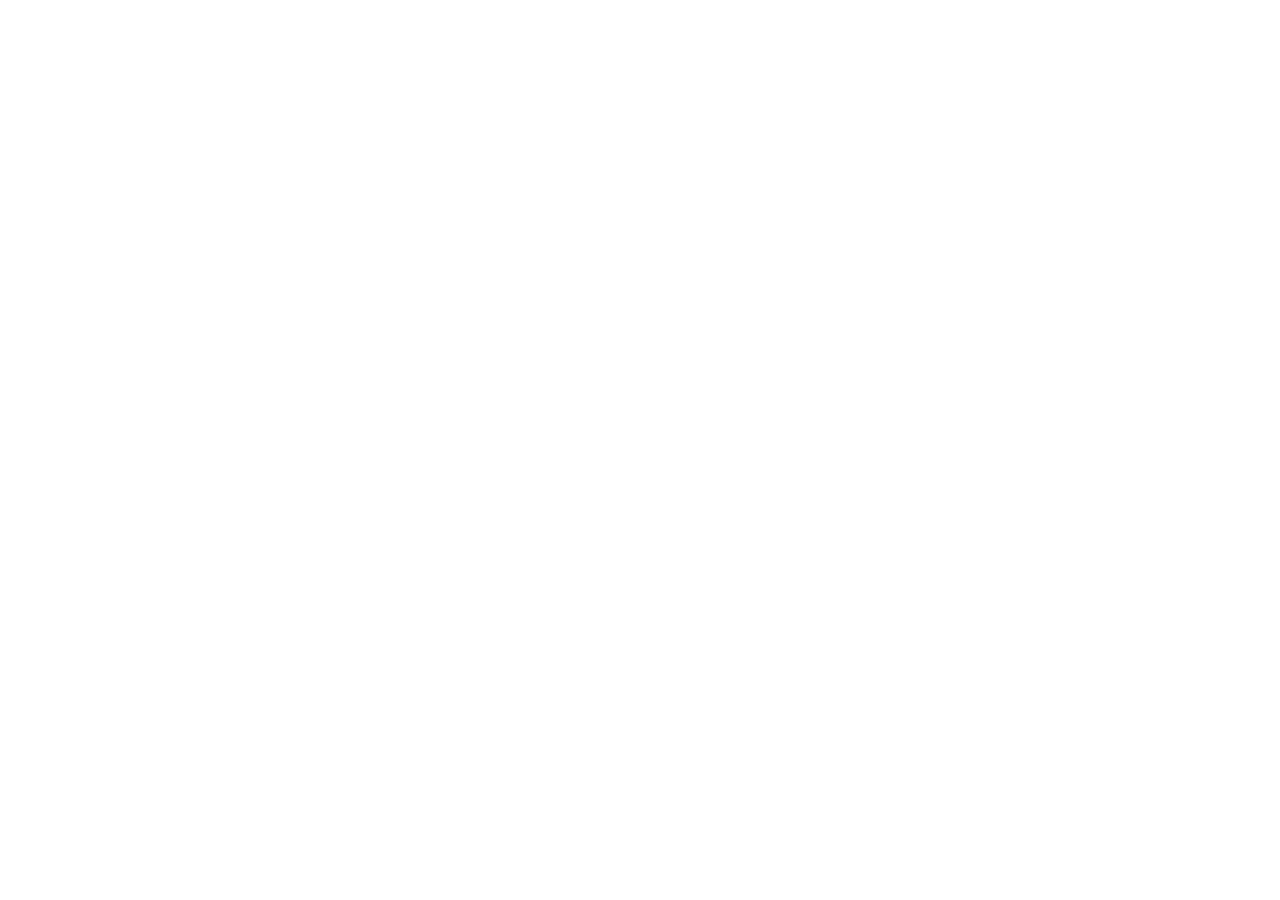
==== app/index.html @ f35f13a3 "Add files via upload" ====
<!doctype html>
<html lang="pt-BR">
<head>
<meta charset="utf-8">
<meta name="viewport" content="width=device-width, initial-scale=1, viewport-fit=cover">
<meta name="theme-color" content="#1d1b18">
<meta name="robots" content="noindex">
<title>Painel da Barbearia</title>
<link rel="manifest" href="manifest.webmanifest">
<link rel="icon" href="icones/icone-32.png">
<link rel="apple-touch-icon" href="icones/icone-180.png">
<meta name="apple-mobile-web-app-capable" content="yes">
<meta name="mobile-web-app-capable" content="yes">
<meta name="apple-mobile-web-app-title" content="Barbearia">
<meta name="apple-mobile-web-app-status-bar-style" content="black">
<link rel="stylesheet" href="../css/base.css">
<link rel="stylesheet" href="app.css">
</head>
<body>
<div id="raiz"></div>
<script src="../config.js"></script>
<script src="../vendor/qrcode.js"></script>
<script src="../js/supa.js"></script>
<script src="../js/util.js"></script>
<script src="app.js"></script>
</body>
</html>
---- app/app.css ----
.topo-app { position: sticky; top: 0; z-index: 10; background: var(--cartao); border-bottom: 1px solid var(--linha); }
.topo-app .barra { display: flex; align-items: center; gap: .7rem; padding: .6rem 1rem; max-width: 900px; margin: 0 auto; }
.topo-app .logo { width: 42px; height: 42px; border-radius: 50%; object-fit: contain; background: #fff; border: 1px solid var(--linha); flex: none; }
.topo-app .nome { font-weight: 700; line-height: 1.15; }
.topo-app .papel { font-size: .78rem; color: var(--suave); }
.abas { display: flex; gap: .25rem; max-width: 900px; margin: 0 auto; padding: 0 .5rem; overflow-x: auto; scrollbar-width: none; }
.abas::-webkit-scrollbar { display: none; }
.abas button { background: none; border: 0; font: inherit; font-weight: 600; color: var(--suave); padding: .65rem .8rem; border-bottom: 3px solid transparent; cursor: pointer; white-space: nowrap; min-height: 44px; }
.abas button[aria-selected="true"] { color: var(--tinta); border-bottom-color: var(--destaque); }
.corpo-app { max-width: 900px; margin: 0 auto; padding: 1rem 1rem 4rem; }
.faixa-leitura { background: #f8e1df; color: #7f1d16; padding: .7rem 1rem; font-size: .9rem; text-align: center; }
.boas-vindas { display: flex; gap: 1rem; align-items: center; }
.boas-vindas img { width: 64px; height: 64px; border-radius: 50%; object-fit: contain; background: #fff; border: 1px solid var(--linha); }
.em-breve { list-style: none; padding: 0; margin: .5rem 0 0; display: grid; gap: .4rem; }
.em-breve li { padding: .6rem .8rem; border: 1px dashed var(--linha); border-radius: 10px; color: var(--suave); font-size: .92rem; }
.linha-acoes { display: flex; gap: .5rem; flex-wrap: wrap; margin-top: .75rem; }
.link-texto { word-break: break-all; font-size: .88rem; background: var(--fundo); padding: .5rem .7rem; border-radius: 8px; border: 1px solid var(--linha); margin: .75rem 0 0; }
.grade-2 { display: grid; gap: 1rem; }
@media (min-width: 760px) { .grade-2 { grid-template-columns: 1fr 1fr; } }
.membros { display: grid; gap: .6rem; margin-top: .75rem; }
.membro { display: grid; grid-template-columns: 48px 1fr; gap: .7rem; align-items: center; padding: .75rem; border: 1px solid var(--linha); border-radius: 12px; }
.membro .foto { width: 48px; height: 48px; border-radius: 50%; object-fit: cover; background: var(--fundo); display: grid; place-items: center; font-weight: 700; color: var(--suave); border: 1px solid var(--linha); }
.membro .acoes { grid-column: 1 / -1; display: flex; flex-wrap: wrap; gap: .4rem; }
@media (min-width: 760px) { .membro { grid-template-columns: 48px 1fr auto; } .membro .acoes { grid-column: auto; } }
.form-equipe { display: grid; gap: .1rem 1rem; }
@media (min-width: 760px) { .form-equipe { grid-template-columns: 1fr 1fr; } }
.passo-titulo { display: flex; align-items: center; gap: .5rem; margin-bottom: 1rem; }
.passo-titulo button { background: none; border: 0; font-size: 1.4rem; cursor: pointer; width: 40px; height: 40px; color: var(--tinta); }
.codigo-grande { font-family: ui-monospace, Menlo, Consolas, monospace; font-size: 1.8rem; letter-spacing: .25em; text-align: center; padding: .8rem; background: var(--fundo); border: 2px dashed var(--ouro); border-radius: 12px; margin: .5rem 0 1rem; }
.instalar-fixo { margin-top: 1rem; }
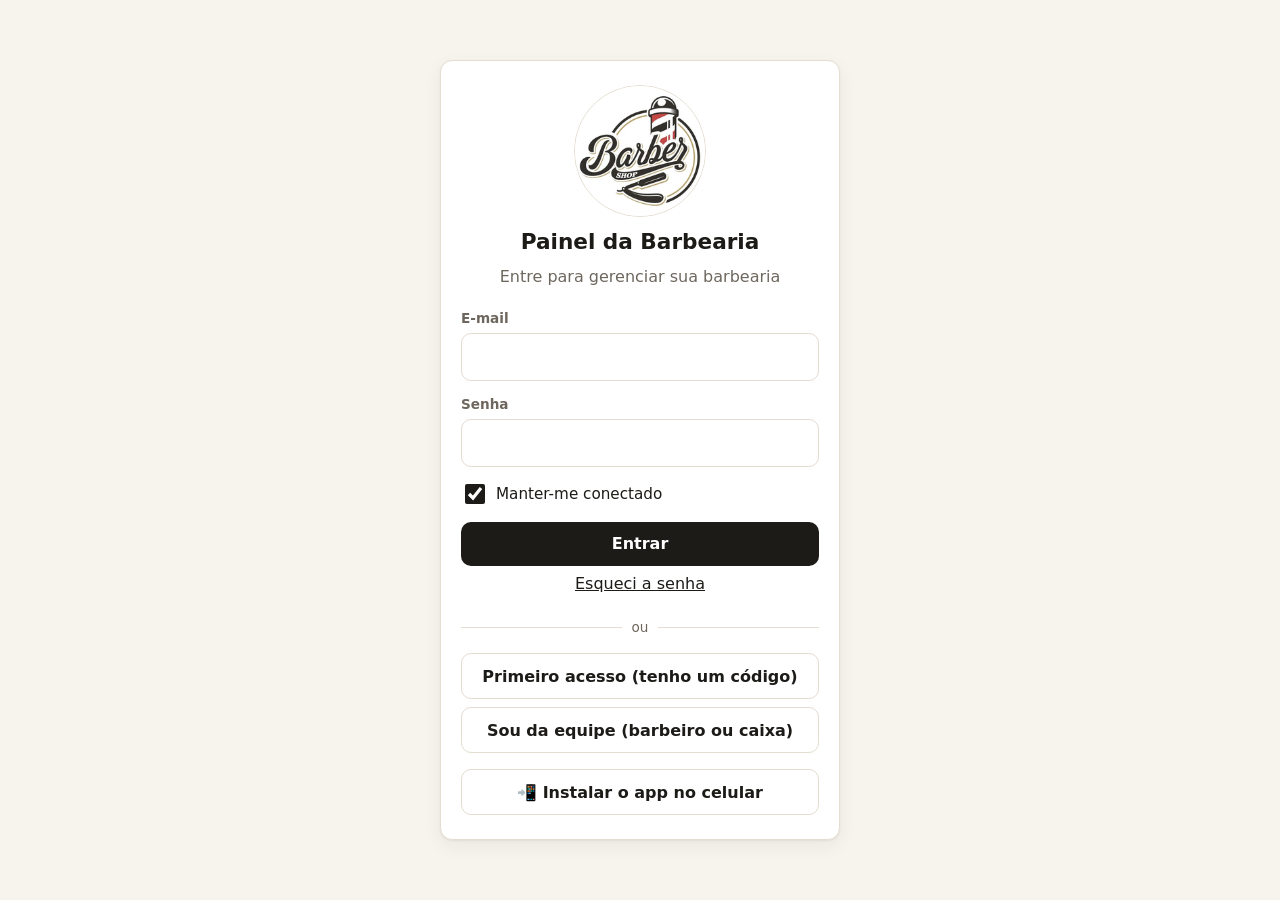
==== commit b93bfe7b: "Add files via upload" ====
--- a/app/index.html
+++ b/app/index.html
@@ -14,6 +14,7 @@
 <meta name="apple-mobile-web-app-title" content="Barbearia">
 <meta name="apple-mobile-web-app-status-bar-style" content="black">
 <link rel="stylesheet" href="../css/base.css">
+<link rel="stylesheet" href="../css/cardapio.css">
 <link rel="stylesheet" href="app.css">
 </head>
 <body>
@@ -22,6 +23,13 @@
 <script src="../vendor/qrcode.js"></script>
 <script src="../js/supa.js"></script>
 <script src="../js/util.js"></script>
+<script src="../js/horario.js"></script>
+<script src="../js/pix.js"></script>
+<script src="../js/cardapio.js"></script>
+<script src="../vendor/jspdf.umd.min.js" defer></script>
+<script src="cardapio-admin.js"></script>
+<script src="horario-admin.js"></script>
+<script src="pagamento.js"></script>
 <script src="app.js"></script>
 </body>
 </html>
--- a/css/base.css
+++ b/css/base.css
@@ -0,0 +1,112 @@
+/* base.css — visual comum. Cores tiradas do logo: tinta, creme, dourado e vermelho. */
+:root {
+  --fundo: #f7f4ee;
+  --cartao: #ffffff;
+  --tinta: #1d1b18;
+  --suave: #6d675e;
+  --linha: #e4ddd0;
+  --destaque: #1d1b18;
+  --destaque-texto: #ffffff;
+  --ouro: #a88a4f;
+  --vermelho: #b8322a;
+  --verde: #2f7d4f;
+  --amarelo: #b7861b;
+  --campo: #ffffff;
+  --sombra: 0 1px 2px rgba(29, 27, 24, .06), 0 6px 18px rgba(29, 27, 24, .06);
+  --raio: 12px;
+  color-scheme: light;
+}
+[data-tema="escuro"] {
+  --fundo: #141311; --cartao: #1f1d1a; --tinta: #f2eee6; --suave: #a9a296; --linha: #34302a;
+  --destaque: #c9a96a; --destaque-texto: #141311; --campo: #191816; --ouro: #c9a96a;
+  --sombra: 0 1px 2px rgba(0,0,0,.4); color-scheme: dark;
+}
+[data-tema="vermelho"] { --destaque: #b8322a; --destaque-texto: #fff; --fundo: #fbf3f1; }
+[data-tema="verde"]    { --destaque: #2f6e47; --destaque-texto: #fff; --fundo: #f2f7f3; }
+[data-tema="amarelo"]  { --destaque: #d9a521; --destaque-texto: #1d1b18; --fundo: #fdf8ea; }
+
+* { box-sizing: border-box; }
+html { -webkit-text-size-adjust: 100%; }
+body {
+  margin: 0; background: var(--fundo); color: var(--tinta);
+  font: 16px/1.45 system-ui, -apple-system, "Segoe UI", Roboto, sans-serif;
+  min-height: 100vh;
+}
+h1, h2, h3 { line-height: 1.2; margin: 0 0 .5em; }
+h1 { font-size: 1.35rem; } h2 { font-size: 1.15rem; } h3 { font-size: 1rem; }
+p { margin: 0 0 .8em; }
+a { color: inherit; }
+img { max-width: 100%; display: block; }
+.oculto { display: none !important; }
+.suave { color: var(--suave); }
+.pequeno { font-size: .85rem; }
+.centro { text-align: center; }
+
+/* ---------- formulários ---------- */
+label { display: block; font-size: .85rem; color: var(--suave); margin: 0 0 .3rem; font-weight: 600; }
+input, select, textarea {
+  width: 100%; font: inherit; color: var(--tinta); background: var(--campo);
+  border: 1px solid var(--linha); border-radius: 10px; padding: .7rem .8rem; min-height: 46px;
+}
+input:focus, select:focus, textarea:focus { outline: 2px solid var(--ouro); outline-offset: 1px; border-color: transparent; }
+.campo { margin-bottom: .9rem; }
+.linha-check { display: flex; align-items: center; gap: .5rem; font-size: .95rem; color: var(--tinta); font-weight: 400; }
+.linha-check input { width: 20px; height: 20px; min-height: 0; accent-color: var(--destaque); }
+.codigo-input { text-transform: uppercase; letter-spacing: .25em; font-family: ui-monospace, Menlo, Consolas, monospace; font-size: 1.15rem; text-align: center; }
+
+/* ---------- botões ---------- */
+.btn {
+  display: inline-flex; align-items: center; justify-content: center; gap: .4rem;
+  font: inherit; font-weight: 600; border: 0; cursor: pointer; border-radius: 10px;
+  padding: .65rem 1rem; min-height: 44px; background: var(--destaque); color: var(--destaque-texto);
+  text-decoration: none; white-space: nowrap;
+}
+.btn:disabled { opacity: .55; cursor: default; }
+.btn.sec { background: transparent; color: var(--tinta); border: 1px solid var(--linha); }
+.btn.perigo { background: var(--vermelho); color: #fff; }
+.btn.ouro { background: var(--ouro); color: #fff; }
+.btn.bloco { width: 100%; }
+.btn.mini { min-height: 34px; padding: .35rem .65rem; font-size: .85rem; font-weight: 600; }
+.btn.carregando::after { content: ""; width: 14px; height: 14px; border: 2px solid currentColor; border-right-color: transparent; border-radius: 50%; animation: gira .7s linear infinite; }
+@keyframes gira { to { transform: rotate(360deg); } }
+.link { background: none; border: 0; color: var(--tinta); text-decoration: underline; font: inherit; cursor: pointer; padding: .4rem 0; }
+
+/* ---------- cartões e listas ---------- */
+.cartao { background: var(--cartao); border: 1px solid var(--linha); border-radius: var(--raio); padding: 1rem; box-shadow: var(--sombra); }
+.cartao + .cartao { margin-top: 1rem; }
+.selo { display: inline-block; font-size: .75rem; font-weight: 700; padding: .15rem .5rem; border-radius: 999px; background: var(--linha); color: var(--tinta); }
+.selo.ok { background: #e3f1e8; color: #1f6b3d; }
+.selo.alerta { background: #fbefd5; color: #8a5a00; }
+.selo.erro { background: #f8e1df; color: #9b2820; }
+[data-tema="escuro"] .selo.ok { background: #1d3a28; color: #9fe0b5; }
+[data-tema="escuro"] .selo.alerta { background: #3c2f12; color: #f2cf86; }
+[data-tema="escuro"] .selo.erro { background: #42201d; color: #f3aaa3; }
+.codigo { font-family: ui-monospace, Menlo, Consolas, monospace; font-weight: 700; letter-spacing: .12em; background: var(--fundo); border: 1px dashed var(--ouro); padding: .1rem .45rem; border-radius: 6px; }
+
+/* ---------- modal e avisos ---------- */
+.modal-fundo { position: fixed; inset: 0; background: rgba(20, 19, 17, .55); display: flex; align-items: flex-end; justify-content: center; z-index: 50; padding: 0; }
+.modal { background: var(--cartao); width: 100%; max-width: 520px; max-height: 92vh; overflow: auto; border-radius: 16px 16px 0 0; }
+@media (min-width: 640px) { .modal-fundo { align-items: center; padding: 1rem; } .modal { border-radius: 16px; } }
+.modal-topo { display: flex; align-items: center; justify-content: space-between; padding: 1rem 1rem .25rem; }
+.modal-topo h2 { margin: 0; }
+.fechar { background: none; border: 0; font-size: 1.7rem; line-height: 1; cursor: pointer; color: var(--suave); width: 44px; height: 44px; }
+.modal-corpo { padding: .5rem 1rem; }
+.modal-rodape { display: flex; gap: .5rem; justify-content: flex-end; padding: .75rem 1rem 1rem; flex-wrap: wrap; }
+.passos { padding-left: 1.2rem; } .passos li { margin-bottom: .4rem; }
+.dica { font-size: .85rem; color: var(--suave); }
+#avisos { position: fixed; left: 50%; transform: translateX(-50%); bottom: 1rem; z-index: 60; display: grid; gap: .5rem; width: min(92vw, 420px); }
+.aviso { background: var(--tinta); color: var(--fundo); padding: .75rem 1rem; border-radius: 10px; box-shadow: var(--sombra); transition: opacity .3s; font-size: .95rem; }
+.aviso.erro { background: var(--vermelho); color: #fff; }
+.aviso.saindo { opacity: 0; }
+
+/* ---------- tela de entrada ---------- */
+.entrada { min-height: 100vh; display: grid; place-items: center; padding: 1.5rem 1rem; }
+.entrada .cartao { width: 100%; max-width: 400px; padding: 1.5rem 1.25rem; }
+.entrada .marca { width: 132px; height: 132px; margin: 0 auto .75rem; border-radius: 50%; object-fit: cover; background: #fff; border: 1px solid var(--linha); }
+.entrada h1 { text-align: center; }
+.entrada .sub { text-align: center; color: var(--suave); margin-bottom: 1.25rem; }
+.separador { display: flex; align-items: center; gap: .6rem; color: var(--suave); font-size: .85rem; margin: 1rem 0; }
+.separador::before, .separador::after { content: ""; flex: 1; height: 1px; background: var(--linha); }
+.acoes-entrada { display: grid; gap: .5rem; }
+.aviso-config { background: #fbefd5; color: #6b4600; border-radius: 10px; padding: .75rem; font-size: .9rem; margin-bottom: 1rem; }
+.qr { display: block; margin: 0 auto; max-width: 100%; height: auto; border-radius: 8px; }
--- a/app/app.css
+++ b/app/app.css
@@ -28,3 +28,65 @@
 .passo-titulo button { background: none; border: 0; font-size: 1.4rem; cursor: pointer; width: 40px; height: 40px; color: var(--tinta); }
 .codigo-grande { font-family: ui-monospace, Menlo, Consolas, monospace; font-size: 1.8rem; letter-spacing: .25em; text-align: center; padding: .8rem; background: var(--fundo); border: 2px dashed var(--ouro); border-radius: 12px; margin: .5rem 0 1rem; }
 .instalar-fixo { margin-top: 1rem; }
+
+/* ---------- Fase 2 ---------- */
+.topo-textos { min-width: 0; flex: 1; }
+.topo-textos .nome { white-space: nowrap; overflow: hidden; text-overflow: ellipsis; }
+.topo-direita { display: flex; flex-direction: column; align-items: flex-end; gap: .2rem; }
+.online { font-size: .72rem; color: var(--suave); white-space: nowrap; }
+@media (max-width: 420px) { .topo-app .status-pill { font-size: .68rem; padding: .2rem .45rem; max-width: 150px; overflow: hidden; text-overflow: ellipsis; } }
+.barra-fixa { position: sticky; top: 104px; z-index: 5; margin: -1rem -1rem 1rem; border-bottom: 1px solid var(--linha); }
+.cab-cat { display: flex; align-items: center; justify-content: space-between; gap: .75rem; flex-wrap: wrap; margin: .25rem 0 1rem; }
+.cab-cat h2 { margin: 0; display: flex; align-items: center; gap: .5rem; flex-wrap: wrap; }
+.tipos-cat { display: grid; gap: .4rem; }
+.tipo-op { display: flex; align-items: center; gap: .5rem; padding: .6rem .7rem; border: 1px solid var(--linha); border-radius: 10px; color: var(--tinta); font-weight: 600; font-size: .95rem; margin: 0; cursor: pointer; }
+.tipo-op input { width: 18px; height: 18px; min-height: 0; accent-color: var(--destaque); }
+.tipo-op.usado { opacity: .5; cursor: default; }
+.icones { display: grid; grid-template-columns: repeat(auto-fill, minmax(44px, 1fr)); gap: .35rem; }
+.icone-op { height: 44px; font-size: 1.35rem; border: 1px solid var(--linha); background: var(--campo); border-radius: 10px; cursor: pointer; }
+.icone-op[aria-pressed="true"] { outline: 3px solid var(--ouro); border-color: transparent; }
+.cores { display: grid; grid-template-columns: repeat(5, 1fr); gap: .5rem; }
+.cor-op { height: 44px; border-radius: 10px; border: 2px solid var(--linha); cursor: pointer; }
+.cor-op[aria-pressed="true"] { outline: 3px solid var(--ouro); outline-offset: 2px; }
+.previa-barra { margin-top: .5rem; }
+.cats-lista { display: grid; gap: .6rem; }
+.cat-linha { display: grid; grid-template-columns: 32px 1fr auto auto; gap: .4rem .5rem; align-items: center; padding: .6rem; border: 1px solid var(--linha); border-radius: 10px; }
+.cat-linha .cat-ic { font-size: 1.3rem; text-align: center; }
+.cat-linha input { min-height: 40px; padding: .45rem .6rem; }
+.cat-linha .pequeno { grid-column: 2 / -1; grid-row: 2; }
+.foto-escolha { display: grid; grid-template-columns: 96px 1fr; gap: .8rem; align-items: center; margin-bottom: .9rem; }
+.foto-escolha img { width: 96px; height: 96px; object-fit: cover; border-radius: 12px; border: 1px solid var(--linha); background: var(--fundo); }
+.foto-escolha input[type=file] { min-height: 0; padding: .4rem; font-size: .85rem; }
+.previa-desconto { font-size: 1.05rem; background: var(--fundo); border-radius: 10px; padding: .7rem; text-align: center; }
+.previa-desconto s { color: var(--suave); }
+.temas { display: grid; grid-template-columns: repeat(auto-fill, minmax(96px, 1fr)); gap: .5rem; }
+.tema-op { display: grid; justify-items: center; gap: .35rem; padding: .6rem .3rem; border: 1px solid var(--linha); border-radius: 12px; background: var(--campo); color: var(--tinta); font: inherit; font-size: .85rem; font-weight: 600; cursor: pointer; }
+.tema-op[aria-pressed="true"] { outline: 3px solid var(--ouro); border-color: transparent; }
+.amostra { width: 44px; height: 30px; border-radius: 8px; border: 2px solid; display: grid; place-items: center; }
+.amostra i { width: 18px; height: 8px; border-radius: 4px; }
+.dias { display: grid; gap: .5rem; margin-bottom: 1rem; }
+.dia { display: grid; gap: .5rem; padding: .7rem; border: 1px solid var(--linha); border-radius: 12px; }
+.dia-nome { font-weight: 700; }
+.dia-campos { display: grid; grid-template-columns: repeat(2, minmax(0, 1fr)); gap: .5rem; align-items: end; }
+.dia-campos label:not(.linha-check) { margin: 0; }
+.dia-campos input[type=time] { margin-top: .25rem; min-height: 42px; padding: .45rem .5rem; }
+.almoco-check { grid-column: 1 / -1; font-size: .9rem; }
+.dia-folga { display: none; color: var(--suave); font-size: .9rem; }
+.dia.fechado .dia-campos { display: none; }
+.dia.fechado .dia-folga { display: block; }
+@media (min-width: 760px) { .dia { grid-template-columns: 150px 1fr; align-items: center; } .dia-campos { grid-template-columns: repeat(5, minmax(0, 1fr)); } .almoco-check { grid-column: auto; } }
+.linha-intervalo { display: flex; align-items: center; gap: .5rem; flex-wrap: wrap; }
+.linha-intervalo input { width: 110px; }
+.chaves-forma { display: grid; gap: .5rem; margin-bottom: .75rem; }
+@media (min-width: 760px) { .chaves-forma { grid-template-columns: repeat(3, 1fr); } }
+.forma { display: flex; gap: .6rem; align-items: flex-start; padding: .75rem; border: 1px solid var(--linha); border-radius: 12px; color: var(--tinta); font-weight: 400; margin: 0; cursor: pointer; }
+.forma input { width: 22px; height: 22px; min-height: 0; margin-top: .1rem; accent-color: var(--verde); }
+.forma small { color: var(--suave); }
+.form-chave { display: grid; gap: .1rem 1rem; margin-bottom: 1rem; }
+@media (min-width: 760px) { .form-chave { grid-template-columns: 1fr 1fr; } }
+.chaves-lista { display: grid; gap: .6rem; }
+.chave-item { display: grid; gap: .5rem; padding: .75rem; border: 1px solid var(--linha); border-radius: 12px; }
+.chave-item .acoes { display: flex; flex-wrap: wrap; gap: .4rem; }
+@media (min-width: 760px) { .chave-item { grid-template-columns: 1fr auto; align-items: center; } }
+.mono { font-family: ui-monospace, Menlo, Consolas, monospace; overflow-wrap: anywhere; }
+@media (max-width: 520px) { .abas button { padding: .6rem .5rem; font-size: .9rem; } }
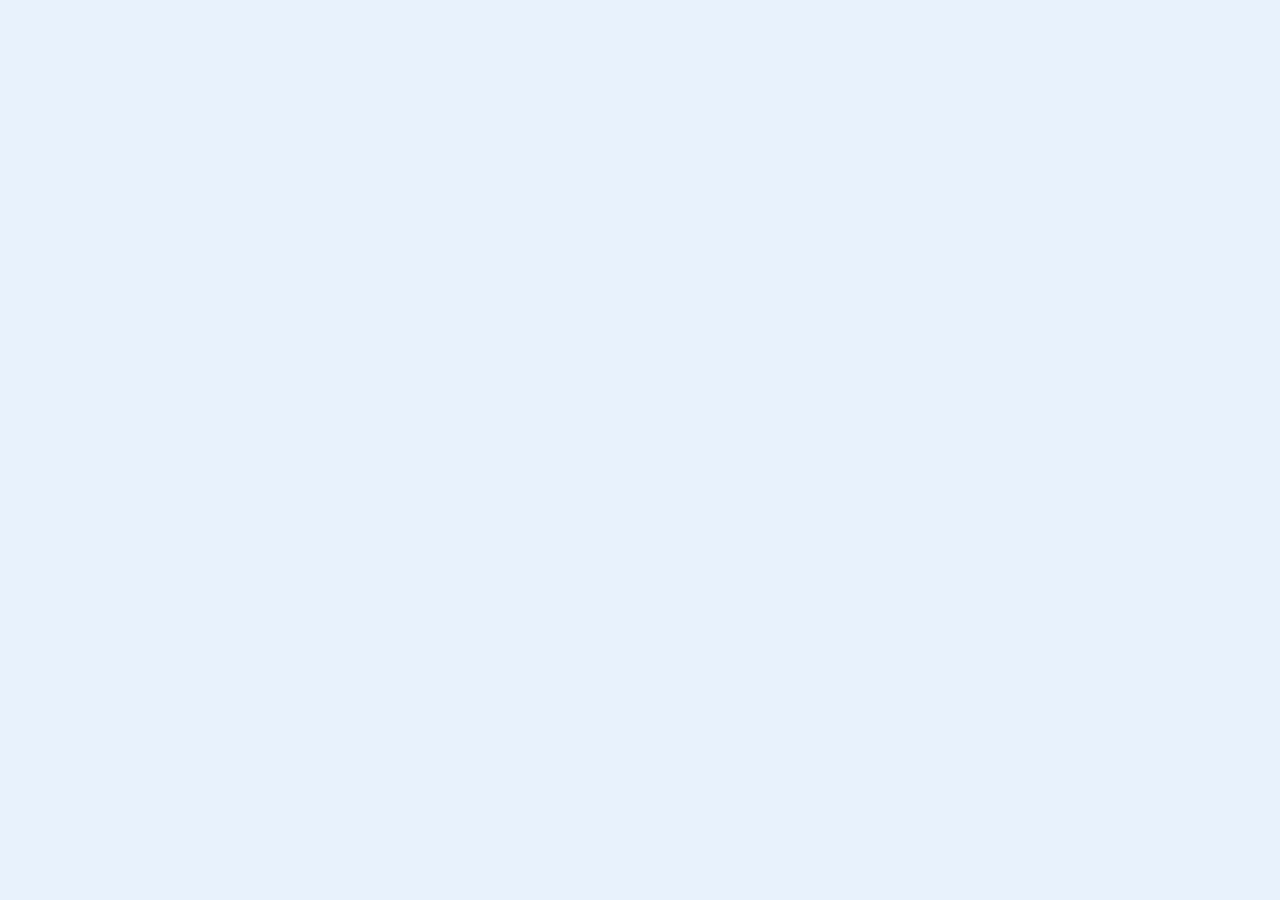
==== commit 2fbdf556: "Add files via upload" ====
--- a/app/index.html
+++ b/app/index.html
@@ -3,7 +3,7 @@
 <head>
 <meta charset="utf-8">
 <meta name="viewport" content="width=device-width, initial-scale=1, viewport-fit=cover">
-<meta name="theme-color" content="#1d1b18">
+<meta name="theme-color" content="#1d5fae">
 <meta name="robots" content="noindex">
 <title>Painel da Barbearia</title>
 <link rel="manifest" href="manifest.webmanifest">
@@ -30,6 +30,8 @@
 <script src="cardapio-admin.js"></script>
 <script src="horario-admin.js"></script>
 <script src="pagamento.js"></script>
+<script src="fila.js"></script>
+<script src="caixa.js"></script>
 <script src="app.js"></script>
 </body>
 </html>
--- a/css/base.css
+++ b/css/base.css
@@ -1,4 +1,4 @@
-/* base.css — visual comum. Cores tiradas do logo: tinta, creme, dourado e vermelho. */
+/* base.css — visual comum. Base neutra (creme) + temas. O tema "claro" (padrão) é azul-claro com branco. */
 :root {
   --fundo: #f7f4ee;
   --cartao: #ffffff;
@@ -16,12 +16,20 @@
   --raio: 12px;
   color-scheme: light;
 }
+/* claro (padrão, também nas telas sem tema): azul-claro com branco */
+:root:not([data-tema]), [data-tema="claro"] {
+  --fundo: #e8f2fc; --cartao: #ffffff; --tinta: #10233a; --suave: #55687e; --linha: #cfe0f1;
+  --destaque: #1e6fbf; --destaque-texto: #ffffff; --ouro: #2f80c9; --campo: #ffffff;
+  --sombra: 0 1px 2px rgba(16, 35, 58, .06), 0 6px 18px rgba(30, 111, 191, .08);
+}
 [data-tema="escuro"] {
   --fundo: #141311; --cartao: #1f1d1a; --tinta: #f2eee6; --suave: #a9a296; --linha: #34302a;
   --destaque: #c9a96a; --destaque-texto: #141311; --campo: #191816; --ouro: #c9a96a;
   --sombra: 0 1px 2px rgba(0,0,0,.4); color-scheme: dark;
 }
-[data-tema="vermelho"] { --destaque: #b8322a; --destaque-texto: #fff; --fundo: #fbf3f1; }
+[data-tema="vermelho"] { --destaque: #d00018; --destaque-texto: #fff; --fundo: #ffe8ea; --linha: #f5c2c7; --ouro: #b0001a;
+  --tinta: #2b0a0e; --suave: #7a4a50; --vermelho: #9e0016; --sombra: 0 1px 2px rgba(120, 0, 20, .08), 0 6px 18px rgba(208, 0, 24, .12); }
+[data-tema="vermelho"] .topo-app, [data-tema="vermelho"] .cabeca { border-bottom: 3px solid #d00018; }
 [data-tema="verde"]    { --destaque: #2f6e47; --destaque-texto: #fff; --fundo: #f2f7f3; }
 [data-tema="amarelo"]  { --destaque: #d9a521; --destaque-texto: #1d1b18; --fundo: #fdf8ea; }
 
@@ -102,7 +110,7 @@
 /* ---------- tela de entrada ---------- */
 .entrada { min-height: 100vh; display: grid; place-items: center; padding: 1.5rem 1rem; }
 .entrada .cartao { width: 100%; max-width: 400px; padding: 1.5rem 1.25rem; }
-.entrada .marca { width: 132px; height: 132px; margin: 0 auto .75rem; border-radius: 50%; object-fit: cover; background: #fff; border: 1px solid var(--linha); }
+.entrada .marca { width: 132px; height: 132px; margin: 0 auto .75rem; border-radius: 50%; object-fit: cover; background: #fff; border: 0; box-shadow: 0 1px 5px rgba(0,0,0,.18); }
 .entrada h1 { text-align: center; }
 .entrada .sub { text-align: center; color: var(--suave); margin-bottom: 1.25rem; }
 .separador { display: flex; align-items: center; gap: .6rem; color: var(--suave); font-size: .85rem; margin: 1rem 0; }
@@ -110,3 +118,20 @@
 .acoes-entrada { display: grid; gap: .5rem; }
 .aviso-config { background: #fbefd5; color: #6b4600; border-radius: 10px; padding: .75rem; font-size: .9rem; margin-bottom: 1rem; }
 .qr { display: block; margin: 0 auto; max-width: 100%; height: auto; border-radius: 8px; }
+
+/* ---------- ver a senha ---------- */
+.campo-senha { position: relative; }
+.campo-senha input { padding-right: 3rem; }
+.ver-senha { position: absolute; right: 2px; top: 50%; transform: translateY(-50%); width: 44px; height: 44px; border: 0; background: none; color: var(--suave); cursor: pointer; display: grid; place-items: center; border-radius: 8px; }
+.ver-senha:hover, .ver-senha.ativo { color: var(--destaque); }
+.ver-senha svg { width: 22px; height: 22px; }
+
+/* recorte redondo do logo (como no WhatsApp) */
+.recorte { width: min(340px, 100%); margin: 0 auto; border-radius: 12px; overflow: hidden; background: #1b1b1b; aspect-ratio: 1; }
+.recorte canvas { display: block; touch-action: none; cursor: grab; }
+.recorte canvas:active { cursor: grabbing; }
+.recorte-zoom { display: flex; align-items: center; gap: .6rem; width: min(340px, 100%); margin: .8rem auto 0; font-weight: 800; font-size: 1.2rem; color: var(--suave); }
+.recorte-zoom input { flex: 1; min-height: 0; padding: 0; accent-color: var(--destaque); }
+.recorte-fundo { display: flex; align-items: center; justify-content: center; gap: .5rem; margin-top: .7rem; font-size: .9rem; color: var(--suave); }
+.chip-cor { width: 32px; height: 32px; border-radius: 50%; border: 2px solid var(--linha); cursor: pointer; padding: 0; }
+.chip-cor[aria-pressed="true"] { outline: 3px solid var(--ouro); outline-offset: 2px; }
--- a/css/cardapio.css
+++ b/css/cardapio.css
@@ -0,0 +1,59 @@
+/* cardapio.css — barra de categorias, cartões de itens e carrossel de destaques. */
+:root { --cor-barra: var(--cartao); --cor-barra-texto: var(--tinta); }
+
+.barra-cat { display: flex; gap: .4rem; overflow-x: auto; padding: .55rem .75rem; background: var(--cor-barra); scrollbar-width: thin; }
+.barra-cat::-webkit-scrollbar { height: 6px; }
+.barra-cat::-webkit-scrollbar-thumb { background: rgba(127,127,127,.4); border-radius: 3px; }
+.chip { flex: none; display: inline-flex; align-items: center; gap: .35rem; border: 1px solid rgba(127,127,127,.35); background: transparent; color: var(--cor-barra-texto);
+  font: inherit; font-weight: 600; font-size: .92rem; border-radius: 999px; padding: .45rem .85rem; min-height: 40px; cursor: pointer; white-space: nowrap; }
+.chip[aria-pressed="true"] { background: var(--cor-barra-texto); color: var(--cor-barra); border-color: transparent; }
+.chip.acao { border-style: dashed; }
+.chip.icone-so { padding: .45rem .7rem; }
+
+.grade-itens { display: grid; gap: .75rem; grid-template-columns: repeat(2, minmax(0, 1fr)); }
+@media (min-width: 640px) { .grade-itens { grid-template-columns: repeat(3, minmax(0, 1fr)); } }
+@media (min-width: 900px) { .grade-itens { grid-template-columns: repeat(4, minmax(0, 1fr)); } }
+.item-card { background: var(--cartao); border: 1px solid var(--linha); border-radius: 12px; overflow: hidden; display: flex; flex-direction: column; box-shadow: var(--sombra); }
+.item-card.esgotado .item-foto img { filter: grayscale(1); opacity: .6; }
+.item-foto { position: relative; aspect-ratio: 1 / 1; background: var(--fundo); }
+.item-foto img { width: 100%; height: 100%; object-fit: cover; }
+.etiqueta-desconto { position: absolute; top: 8px; left: 8px; background: var(--vermelho); color: #fff; font-weight: 800; font-size: .85rem; padding: .2rem .5rem; border-radius: 6px 2px 2px 6px; box-shadow: 0 2px 6px rgba(0,0,0,.25); }
+.etiqueta-desconto::before { content: ""; display: inline-block; width: 6px; height: 6px; background: #fff; border-radius: 50%; margin-right: .35rem; vertical-align: middle; }
+.etiqueta-destaque { position: absolute; top: 8px; right: 8px; background: var(--ouro); color: #fff; font-weight: 700; font-size: .72rem; padding: .2rem .45rem; border-radius: 6px; }
+.etiqueta-esgotado { position: absolute; bottom: 8px; left: 8px; background: #1d1b18; color: #fff; font-weight: 700; font-size: .75rem; padding: .2rem .5rem; border-radius: 6px; }
+.item-info { padding: .6rem .7rem .7rem; display: grid; gap: .2rem; }
+.item-info h3 { font-size: .95rem; margin: 0; line-height: 1.25; overflow-wrap: anywhere; }
+.preco { font-size: .95rem; }
+.preco s { color: var(--suave); font-size: .82rem; }
+.item-acoes { display: flex; flex-wrap: wrap; gap: .3rem; padding: 0 .6rem .7rem; margin-top: auto; }
+.item-acoes .btn { flex: 1 1 auto; min-height: 34px; padding: .3rem .45rem; font-size: .8rem; }
+
+/* carrossel */
+.destaques { background: #141311; color: #fff; border-radius: 14px; padding: .8rem; overflow: hidden; }
+.destaques-topo { display: flex; align-items: center; justify-content: space-between; margin-bottom: .5rem; }
+.rotulo-destaque { color: #c9a96a; font-weight: 700; font-size: .8rem; text-transform: uppercase; letter-spacing: .08em; }
+.setas { display: none; gap: .3rem; }
+@media (min-width: 760px) { .setas { display: flex; } }
+.seta { width: 34px; height: 34px; border-radius: 8px; border: 1px solid #3a3631; background: #1f1d1a; color: #fff; font-size: 1.2rem; cursor: pointer; }
+.trilho { display: flex; overflow-x: auto; scroll-snap-type: x mandatory; scrollbar-width: thin; scrollbar-color: #6b6459 transparent; }
+.trilho::-webkit-scrollbar { height: 8px; }
+.trilho::-webkit-scrollbar-thumb { background: #6b6459; border-radius: 4px; }
+@media (hover: none) { .trilho { scrollbar-width: none; } .trilho::-webkit-scrollbar { display: none; } }
+.slide { flex: 0 0 100%; scroll-snap-align: start; display: grid; grid-template-columns: 110px 1fr; gap: .9rem; align-items: center; padding: .2rem .1rem .6rem; }
+@media (min-width: 640px) { .slide { grid-template-columns: 160px 1fr; } }
+.slide img { width: 100%; aspect-ratio: 1 / 1; object-fit: cover; border-radius: 10px; background: #2a2723; }
+.slide h3 { font-size: 1.25rem; margin: .35rem 0 .2rem; color: #fff; }
+.slide .preco s { color: #a9a296; }
+.selo-destaque, .selo-off { display: inline-block; font-size: .7rem; font-weight: 800; padding: .15rem .45rem; border-radius: 4px; background: #c9a96a; color: #141311; }
+.selo-off { background: var(--vermelho); color: #fff; }
+.pontos { display: flex; gap: .35rem; justify-content: center; }
+.pontos span { width: 16px; height: 4px; border-radius: 2px; background: #4a453e; }
+.pontos span.ativo { background: #c9a96a; width: 26px; }
+
+.status-pill { display: inline-flex; align-items: center; gap: .35rem; font-size: .78rem; font-weight: 700; padding: .25rem .6rem; border-radius: 999px; white-space: nowrap; }
+.status-pill::before { content: ""; width: 8px; height: 8px; border-radius: 50%; background: currentColor; }
+.status-pill.aberto { background: #e3f1e8; color: #1f6b3d; }
+.status-pill.fechado { background: #f8e1df; color: #9b2820; }
+.status-pill.almoco { background: #fbefd5; color: #8a5a00; }
+.vazio-cardapio { text-align: center; padding: 2rem 1rem; color: var(--suave); border: 1px dashed var(--linha); border-radius: 12px; }
+.destaques { border: 1px solid #2e2a25; }
--- a/app/app.css
+++ b/app/app.css
@@ -1,92 +1,215 @@
-.topo-app { position: sticky; top: 0; z-index: 10; background: var(--cartao); border-bottom: 1px solid var(--linha); }
+/* ---------- topo na cor do tema + abas ---------- */
+.topo-app { position: sticky; top: 0; z-index: 10; background: var(--casca); color: var(--casca-texto); box-shadow: 0 6px 18px rgba(0, 0, 0, .12); }
 .topo-app .barra { display: flex; align-items: center; gap: .7rem; padding: .6rem 1rem; max-width: 900px; margin: 0 auto; }
-.topo-app .logo { width: 42px; height: 42px; border-radius: 50%; object-fit: contain; background: #fff; border: 1px solid var(--linha); flex: none; }
-.topo-app .nome { font-weight: 700; line-height: 1.15; }
-.topo-app .papel { font-size: .78rem; color: var(--suave); }
-.abas { display: flex; gap: .25rem; max-width: 900px; margin: 0 auto; padding: 0 .5rem; overflow-x: auto; scrollbar-width: none; }
+.topo-app .logo { width: 44px; height: 44px; border-radius: 50%; object-fit: cover; background: #fff; border: 0; flex: none;
+  box-shadow: 0 0 0 2px color-mix(in srgb, var(--casca-texto) 85%, transparent), 0 2px 6px rgba(0, 0, 0, .25); }
+.topo-app .nome { font-family: var(--num); font-weight: 800; font-size: 1.3rem; line-height: 1; text-transform: uppercase; letter-spacing: .01em; }
+.topo-app .papel { font-size: .76rem; color: var(--casca-suave); margin-top: .15rem; }
+.topo-app .sair-topo { background: transparent; color: var(--casca-texto); box-shadow: inset 0 0 0 1px color-mix(in srgb, var(--casca-texto) 45%, transparent); }
+.topo-app .sair-topo:hover { background: color-mix(in srgb, var(--casca-texto) 14%, transparent); }
+.sair-topo { flex: none; }
+.sair-topo svg { width: 16px; height: 16px; }
+@media (max-width: 420px) { .topo-app .sair-topo { font-size: 0; gap: 0; width: 40px; padding: 0; } .topo-app .sair-topo svg { width: 18px; height: 18px; } }
+.abas { display: flex; gap: .15rem; max-width: 900px; margin: 0 auto; padding: 0 .5rem; overflow-x: auto; scrollbar-width: none; }
+.topo-app .abas { max-width: none; background: var(--casca-2); padding-left: max(.5rem, calc((100vw - 900px) / 2 + .5rem)); }
 .abas::-webkit-scrollbar { display: none; }
-.abas button { background: none; border: 0; font: inherit; font-weight: 600; color: var(--suave); padding: .65rem .8rem; border-bottom: 3px solid transparent; cursor: pointer; white-space: nowrap; min-height: 44px; }
-.abas button[aria-selected="true"] { color: var(--tinta); border-bottom-color: var(--destaque); }
-.corpo-app { max-width: 900px; margin: 0 auto; padding: 1rem 1rem 4rem; }
-.faixa-leitura { background: #f8e1df; color: #7f1d16; padding: .7rem 1rem; font-size: .9rem; text-align: center; }
+.abas button { position: relative; background: none; border: 0; font: inherit; font-weight: 700; font-size: .95rem; color: var(--casca-suave); padding: .7rem .8rem; cursor: pointer; white-space: nowrap; min-height: 46px; transition: color 160ms ease; }
+.abas button::after { content: ""; position: absolute; left: .6rem; right: .6rem; bottom: 0; height: 3px; border-radius: 3px 3px 0 0; background: var(--casca-texto); transform: scaleX(0); transition: transform 220ms var(--ease-out); }
+.abas button:hover { color: var(--casca-texto); }
+.abas button[aria-selected="true"] { color: var(--casca-texto); }
+.abas button[aria-selected="true"]::after { transform: scaleX(1); }
+.corpo-app { max-width: 900px; margin: 0 auto; padding: 1.1rem 1rem 4rem; }
+.faixa-leitura { background: var(--erro-fundo); color: var(--erro-texto); padding: .7rem 1rem; font-size: .9rem; font-weight: 600; text-align: center; }
 .boas-vindas { display: flex; gap: 1rem; align-items: center; }
-.boas-vindas img { width: 64px; height: 64px; border-radius: 50%; object-fit: contain; background: #fff; border: 1px solid var(--linha); }
+.boas-vindas img { width: 64px; height: 64px; border-radius: 50%; object-fit: cover; background: #fff; border: 0; box-shadow: var(--sombra); }
 .em-breve { list-style: none; padding: 0; margin: .5rem 0 0; display: grid; gap: .4rem; }
-.em-breve li { padding: .6rem .8rem; border: 1px dashed var(--linha); border-radius: 10px; color: var(--suave); font-size: .92rem; }
-.linha-acoes { display: flex; gap: .5rem; flex-wrap: wrap; margin-top: .75rem; }
-.link-texto { word-break: break-all; font-size: .88rem; background: var(--fundo); padding: .5rem .7rem; border-radius: 8px; border: 1px solid var(--linha); margin: .75rem 0 0; }
+.em-breve li { padding: .6rem .8rem; border-radius: var(--raio); color: var(--suave); font-size: .92rem; box-shadow: inset 0 0 0 1px var(--linha); }
+.linha-acoes { display: flex; gap: .5rem; flex-wrap: wrap; margin-top: .8rem; }
+.link-texto { word-break: break-all; font-size: .88rem; background: var(--fundo); padding: .55rem .75rem; border-radius: var(--raio); margin: .75rem 0 0; box-shadow: inset 0 0 0 1px var(--linha); font-variant-numeric: tabular-nums; }
 .grade-2 { display: grid; gap: 1rem; }
+.grade-2 > .cartao + .cartao { margin-top: 0; }
 @media (min-width: 760px) { .grade-2 { grid-template-columns: 1fr 1fr; } }
-.membros { display: grid; gap: .6rem; margin-top: .75rem; }
-.membro { display: grid; grid-template-columns: 48px 1fr; gap: .7rem; align-items: center; padding: .75rem; border: 1px solid var(--linha); border-radius: 12px; }
-.membro .foto { width: 48px; height: 48px; border-radius: 50%; object-fit: cover; background: var(--fundo); display: grid; place-items: center; font-weight: 700; color: var(--suave); border: 1px solid var(--linha); }
+.membros { display: grid; gap: .6rem; margin-top: .8rem; }
+.membro { display: grid; grid-template-columns: 48px 1fr; gap: .75rem; align-items: center; padding: .75rem; border-radius: var(--raio); box-shadow: inset 0 0 0 1px color-mix(in srgb, var(--tinta) 12%, var(--linha)); }
+.membro .foto { width: 48px; height: 48px; border-radius: 50%; object-fit: cover; background: color-mix(in srgb, var(--casca) 12%, var(--cartao)); display: grid; place-items: center; font-weight: 800; color: var(--casca); }
 .membro .acoes { grid-column: 1 / -1; display: flex; flex-wrap: wrap; gap: .4rem; }
 @media (min-width: 760px) { .membro { grid-template-columns: 48px 1fr auto; } .membro .acoes { grid-column: auto; } }
 .form-equipe { display: grid; gap: .1rem 1rem; }
 @media (min-width: 760px) { .form-equipe { grid-template-columns: 1fr 1fr; } }
 .passo-titulo { display: flex; align-items: center; gap: .5rem; margin-bottom: 1rem; }
-.passo-titulo button { background: none; border: 0; font-size: 1.4rem; cursor: pointer; width: 40px; height: 40px; color: var(--tinta); }
-.codigo-grande { font-family: ui-monospace, Menlo, Consolas, monospace; font-size: 1.8rem; letter-spacing: .25em; text-align: center; padding: .8rem; background: var(--fundo); border: 2px dashed var(--ouro); border-radius: 12px; margin: .5rem 0 1rem; }
+.passo-titulo h1 { font-family: var(--num); font-weight: 800; font-size: 1.6rem; text-transform: uppercase; }
+.passo-titulo button { background: none; border: 0; font-size: 1.4rem; cursor: pointer; width: 40px; height: 40px; border-radius: var(--raio); color: var(--tinta); }
+.passo-titulo button:hover { background: color-mix(in srgb, var(--tinta) 7%, transparent); }
+.codigo-grande { font-family: var(--num); font-weight: 800; font-size: 2.4rem; letter-spacing: .28em; text-align: center; padding: .7rem; background: color-mix(in srgb, var(--casca) 7%, var(--cartao)); border-radius: var(--raio); margin: .5rem 0 1rem;
+  box-shadow: inset 0 0 0 1.5px var(--casca); outline: 1px dashed color-mix(in srgb, var(--casca) 60%, transparent); outline-offset: -6px; }
 .instalar-fixo { margin-top: 1rem; }
 
-/* ---------- Fase 2 ---------- */
+/* ---------- topo: textos e situação ---------- */
 .topo-textos { min-width: 0; flex: 1; }
 .topo-textos .nome { white-space: nowrap; overflow: hidden; text-overflow: ellipsis; }
-.topo-direita { display: flex; flex-direction: column; align-items: flex-end; gap: .2rem; }
-.online { font-size: .72rem; color: var(--suave); white-space: nowrap; }
+.topo-direita { display: flex; flex-direction: column; align-items: flex-end; gap: .25rem; }
+.online { font-size: .72rem; color: var(--casca-suave); white-space: nowrap; font-variant-numeric: tabular-nums; }
 @media (max-width: 420px) { .topo-app .status-pill { font-size: .68rem; padding: .2rem .45rem; max-width: 150px; overflow: hidden; text-overflow: ellipsis; } }
-.barra-fixa { position: sticky; top: 104px; z-index: 5; margin: -1rem -1rem 1rem; border-bottom: 1px solid var(--linha); }
+
+/* ---------- serviços & produtos ---------- */
+.barra-fixa { position: sticky; top: 112px; z-index: 5; margin: -1.1rem -1rem 1rem; }
 .cab-cat { display: flex; align-items: center; justify-content: space-between; gap: .75rem; flex-wrap: wrap; margin: .25rem 0 1rem; }
-.cab-cat h2 { margin: 0; display: flex; align-items: center; gap: .5rem; flex-wrap: wrap; }
+.cab-cat h2 { margin: 0; display: flex; align-items: center; gap: .5rem; flex-wrap: wrap; font-family: var(--num); font-weight: 800; font-size: 1.6rem; text-transform: uppercase; line-height: 1; }
 .tipos-cat { display: grid; gap: .4rem; }
-.tipo-op { display: flex; align-items: center; gap: .5rem; padding: .6rem .7rem; border: 1px solid var(--linha); border-radius: 10px; color: var(--tinta); font-weight: 600; font-size: .95rem; margin: 0; cursor: pointer; }
-.tipo-op input { width: 18px; height: 18px; min-height: 0; accent-color: var(--destaque); }
-.tipo-op.usado { opacity: .5; cursor: default; }
-.icones { display: grid; grid-template-columns: repeat(auto-fill, minmax(44px, 1fr)); gap: .35rem; }
-.icone-op { height: 44px; font-size: 1.35rem; border: 1px solid var(--linha); background: var(--campo); border-radius: 10px; cursor: pointer; }
-.icone-op[aria-pressed="true"] { outline: 3px solid var(--ouro); border-color: transparent; }
+.tipo-op { display: flex; align-items: center; gap: .55rem; padding: .65rem .75rem; border-radius: var(--raio); color: var(--tinta); font-weight: 600; font-size: .95rem; margin: 0; cursor: pointer; letter-spacing: 0; text-transform: none;
+  box-shadow: inset 0 0 0 1px var(--linha); transition: box-shadow 160ms ease; }
+.tipo-op:hover { box-shadow: inset 0 0 0 1px color-mix(in srgb, var(--tinta) 35%, var(--linha)); }
+.tipo-op:has(input:checked) { box-shadow: inset 0 0 0 2px var(--ouro); }
+.tipo-op input { width: 18px; height: 18px; min-height: 0; accent-color: var(--destaque); box-shadow: none; }
+.tipo-op.usado { opacity: .5; cursor: not-allowed; }
+.icones { display: grid; grid-template-columns: repeat(auto-fill, minmax(44px, 1fr)); gap: .35rem; max-height: 230px; overflow-y: auto; padding: 3px; }
+.icone-op { height: 44px; font-size: 1.35rem; border: 0; background: var(--campo); border-radius: var(--raio); cursor: pointer; box-shadow: inset 0 0 0 1px var(--linha); transition: transform 140ms var(--ease-out); }
+.icone-op:active { transform: scale(0.94); }
+.icone-op[aria-pressed="true"] { box-shadow: inset 0 0 0 2px var(--ouro); background: color-mix(in srgb, var(--ouro) 10%, var(--campo)); }
 .cores { display: grid; grid-template-columns: repeat(5, 1fr); gap: .5rem; }
-.cor-op { height: 44px; border-radius: 10px; border: 2px solid var(--linha); cursor: pointer; }
+.cor-op { height: 44px; border-radius: var(--raio); border: 0; box-shadow: inset 0 0 0 1px rgba(0, 0, 0, .15); cursor: pointer; }
 .cor-op[aria-pressed="true"] { outline: 3px solid var(--ouro); outline-offset: 2px; }
-.previa-barra { margin-top: .5rem; }
+.previa-barra { margin-top: .5rem; border-radius: var(--raio); }
 .cats-lista { display: grid; gap: .6rem; }
-.cat-linha { display: grid; grid-template-columns: 32px 1fr auto auto; gap: .4rem .5rem; align-items: center; padding: .6rem; border: 1px solid var(--linha); border-radius: 10px; }
+.cat-linha { display: grid; grid-template-columns: 32px 1fr auto auto; gap: .4rem .5rem; align-items: center; padding: .6rem; border-radius: var(--raio); box-shadow: inset 0 0 0 1px var(--linha); }
 .cat-linha .cat-ic { font-size: 1.3rem; text-align: center; }
 .cat-linha input { min-height: 40px; padding: .45rem .6rem; }
 .cat-linha .pequeno { grid-column: 2 / -1; grid-row: 2; }
-.foto-escolha { display: grid; grid-template-columns: 96px 1fr; gap: .8rem; align-items: center; margin-bottom: .9rem; }
-.foto-escolha img { width: 96px; height: 96px; object-fit: cover; border-radius: 12px; border: 1px solid var(--linha); background: var(--fundo); }
+.foto-escolha { display: grid; grid-template-columns: 96px 1fr; gap: .85rem; align-items: center; margin-bottom: .95rem; }
+.foto-escolha img { width: 96px; height: 96px; object-fit: cover; border-radius: var(--raio); background: color-mix(in srgb, var(--casca) 9%, var(--cartao)); box-shadow: inset 0 0 0 1px var(--linha); }
 .foto-escolha input[type=file] { min-height: 0; padding: .4rem; font-size: .85rem; }
-.previa-desconto { font-size: 1.05rem; background: var(--fundo); border-radius: 10px; padding: .7rem; text-align: center; }
+.previa-desconto { font-size: 1.05rem; background: color-mix(in srgb, var(--casca) 7%, var(--cartao)); border-radius: var(--raio); padding: .75rem; text-align: center; }
+.previa-desconto b { font-family: var(--num); font-weight: 800; font-size: 1.5rem; }
 .previa-desconto s { color: var(--suave); }
-.temas { display: grid; grid-template-columns: repeat(auto-fill, minmax(96px, 1fr)); gap: .5rem; }
-.tema-op { display: grid; justify-items: center; gap: .35rem; padding: .6rem .3rem; border: 1px solid var(--linha); border-radius: 12px; background: var(--campo); color: var(--tinta); font: inherit; font-size: .85rem; font-weight: 600; cursor: pointer; }
-.tema-op[aria-pressed="true"] { outline: 3px solid var(--ouro); border-color: transparent; }
-.amostra { width: 44px; height: 30px; border-radius: 8px; border: 2px solid; display: grid; place-items: center; }
-.amostra i { width: 18px; height: 8px; border-radius: 4px; }
+
+/* ---------- configurações: temas como amostras de etiqueta ---------- */
+.temas { display: grid; grid-template-columns: repeat(auto-fill, minmax(96px, 1fr)); gap: .55rem; }
+.tema-op { display: grid; justify-items: center; gap: .45rem; padding: .65rem .35rem .55rem; border: 0; border-radius: var(--raio); background: var(--cartao); color: var(--tinta); font: inherit; font-size: .85rem; font-weight: 700; cursor: pointer;
+  box-shadow: inset 0 0 0 1px var(--linha); transition: transform 140ms var(--ease-out), box-shadow 160ms ease; }
+.tema-op:active { transform: scale(0.97); }
+.tema-op[aria-pressed="true"] { box-shadow: inset 0 0 0 2px var(--tinta); }
+.amostra { position: relative; width: 56px; height: 40px; border-radius: 3px; overflow: hidden; background: var(--fundo); box-shadow: 0 0 0 1px rgba(0, 0, 0, .12); display: block; }
+.amostra i { position: absolute; left: 0; right: 0; top: 0; height: 13px; background: var(--casca); }
+.amostra b { position: absolute; left: 50%; bottom: 5px; width: 16px; height: 18px; margin-left: -8px; background: var(--cartao); border-radius: 2px; box-shadow: 0 1px 2px rgba(0, 0, 0, .2); }
+
+/* ---------- horário ---------- */
 .dias { display: grid; gap: .5rem; margin-bottom: 1rem; }
-.dia { display: grid; gap: .5rem; padding: .7rem; border: 1px solid var(--linha); border-radius: 12px; }
-.dia-nome { font-weight: 700; }
+.dia { display: grid; gap: .5rem; padding: .75rem; border-radius: var(--raio); box-shadow: inset 0 0 0 1px var(--linha); }
+.dia-nome { font-family: var(--num); font-weight: 800; font-size: 1.2rem; text-transform: uppercase; letter-spacing: .02em; }
 .dia-campos { display: grid; grid-template-columns: repeat(2, minmax(0, 1fr)); gap: .5rem; align-items: end; }
 .dia-campos label:not(.linha-check) { margin: 0; }
-.dia-campos input[type=time] { margin-top: .25rem; min-height: 42px; padding: .45rem .5rem; }
+.dia-campos input[type=time] { margin-top: .25rem; min-height: 42px; padding: .45rem .5rem; font-variant-numeric: tabular-nums; }
 .almoco-check { grid-column: 1 / -1; font-size: .9rem; }
 .dia-folga { display: none; color: var(--suave); font-size: .9rem; }
+.dia.fechado { background: color-mix(in srgb, var(--tinta) 3%, transparent); }
 .dia.fechado .dia-campos { display: none; }
 .dia.fechado .dia-folga { display: block; }
 @media (min-width: 760px) { .dia { grid-template-columns: 150px 1fr; align-items: center; } .dia-campos { grid-template-columns: repeat(5, minmax(0, 1fr)); } .almoco-check { grid-column: auto; } }
 .linha-intervalo { display: flex; align-items: center; gap: .5rem; flex-wrap: wrap; }
 .linha-intervalo input { width: 110px; }
-.chaves-forma { display: grid; gap: .5rem; margin-bottom: .75rem; }
+
+/* ---------- pagamento ---------- */
+.chaves-forma { display: grid; gap: .5rem; margin-bottom: .8rem; }
 @media (min-width: 760px) { .chaves-forma { grid-template-columns: repeat(3, 1fr); } }
-.forma { display: flex; gap: .6rem; align-items: flex-start; padding: .75rem; border: 1px solid var(--linha); border-radius: 12px; color: var(--tinta); font-weight: 400; margin: 0; cursor: pointer; }
-.forma input { width: 22px; height: 22px; min-height: 0; margin-top: .1rem; accent-color: var(--verde); }
+.forma { display: flex; gap: .6rem; align-items: flex-start; padding: .8rem; border-radius: var(--raio); color: var(--tinta); font-weight: 500; margin: 0; cursor: pointer; letter-spacing: 0; text-transform: none; font-size: .95rem;
+  box-shadow: inset 0 0 0 1px var(--linha); transition: box-shadow 160ms ease; }
+.forma:has(input:checked) { box-shadow: inset 0 0 0 2px var(--verde); }
+.forma b { font-weight: 700; }
+.forma input { width: 22px; height: 22px; min-height: 0; margin-top: .1rem; accent-color: var(--verde); box-shadow: none; }
 .forma small { color: var(--suave); }
 .form-chave { display: grid; gap: .1rem 1rem; margin-bottom: 1rem; }
 @media (min-width: 760px) { .form-chave { grid-template-columns: 1fr 1fr; } }
 .chaves-lista { display: grid; gap: .6rem; }
-.chave-item { display: grid; gap: .5rem; padding: .75rem; border: 1px solid var(--linha); border-radius: 12px; }
+.chave-item { display: grid; gap: .5rem; padding: .8rem; border-radius: var(--raio); box-shadow: inset 0 0 0 1px color-mix(in srgb, var(--tinta) 12%, var(--linha)); }
 .chave-item .acoes { display: flex; flex-wrap: wrap; gap: .4rem; }
 @media (min-width: 760px) { .chave-item { grid-template-columns: 1fr auto; align-items: center; } }
 .mono { font-family: ui-monospace, Menlo, Consolas, monospace; overflow-wrap: anywhere; }
-@media (max-width: 520px) { .abas button { padding: .6rem .5rem; font-size: .9rem; } }
+@media (max-width: 520px) { .abas button { padding: .65rem .55rem; font-size: .9rem; } }
+
+/* ---------- fila ---------- */
+.fila-painel { display: grid; gap: 1rem; }
+.fila-painel > .cartao + .cartao { margin-top: 0; }
+.avisos-cartao { display: flex; gap: .75rem; align-items: center; justify-content: space-between; flex-wrap: wrap; }
+.avisos-acoes { display: flex; gap: .75rem; align-items: center; flex-wrap: wrap; }
+.contador-pend { display: inline-grid; place-items: center; min-width: 24px; height: 24px; border-radius: 12px; background: var(--vermelho); color: #fff; font-family: var(--num); font-weight: 800; font-size: .95rem; padding: 0 .4rem; vertical-align: middle; font-variant-numeric: tabular-nums; }
+/* pedido esperando = etiqueta com canhoto (as ações ficam no canhoto) */
+.pendente { position: relative; border-radius: var(--raio); padding: .8rem .85rem 0; display: grid; gap: .3rem; margin-bottom: .7rem; background: var(--cartao);
+  box-shadow: inset 0 0 0 1.5px var(--ouro), 0 4px 12px rgba(0, 0, 0, .08); animation: chega 360ms var(--ease-out); }
+@keyframes chega { from { opacity: 0; transform: translateY(-6px); } }
+.pend-topo { display: flex; gap: .5rem; align-items: center; flex-wrap: wrap; }
+.pend-topo b { font-size: 1.02rem; }
+.pend-topo .selo { margin-left: auto; }
+.pend-acoes { display: flex; gap: .4rem; flex-wrap: wrap; margin: .5rem -.85rem 0; padding: .7rem .85rem .8rem;
+  background-image: linear-gradient(90deg, color-mix(in srgb, var(--ouro) 55%, transparent) 50%, transparent 0); background-size: 8px 1.5px; background-repeat: repeat-x; }
+.pend-acoes .btn:first-child { flex: 1 1 220px; }
+.aviso-pix { background: var(--alerta-fundo); color: var(--alerta-texto); border-radius: 3px; padding: .35rem .55rem; }
+.link-zap { font-size: .8rem; color: var(--verde); font-weight: 700; }
+.fila-item { display: grid; grid-template-columns: 44px 1fr; gap: .65rem; padding: .75rem; border-radius: var(--raio); margin-bottom: .5rem; align-items: center; background: var(--cartao);
+  box-shadow: inset 0 0 0 1px color-mix(in srgb, var(--tinta) 13%, var(--linha)); }
+.fila-item.atendendo { background: color-mix(in srgb, var(--verde) 9%, var(--cartao)); box-shadow: inset 0 0 0 2px var(--verde); outline: 1px dashed color-mix(in srgb, var(--verde) 55%, transparent); outline-offset: -6px; }
+.fila-item.agendado { box-shadow: inset 0 0 0 1.5px var(--roxo); background: color-mix(in srgb, var(--roxo) 5%, var(--cartao)); }
+.fila-item.atendendo.agendado { box-shadow: inset 0 0 0 2px var(--verde); }
+.fi-pos { font-family: var(--num); font-weight: 800; font-size: 1.7rem; line-height: 1; text-align: center; color: var(--tinta); font-variant-numeric: tabular-nums; }
+.fila-item.atendendo .fi-pos { color: var(--verde); }
+.fi-pos svg { width: 26px; height: 26px; display: block; margin: 0 auto; }
+.fi-info b { font-size: 1rem; }
+.fi-info .selo { margin: .25rem .2rem 0 0; }
+.selo.roxo { background: color-mix(in srgb, var(--roxo) 14%, var(--cartao)); color: var(--roxo); }
+.fi-acoes { grid-column: 1 / -1; display: flex; gap: .4rem; flex-wrap: wrap; }
+.fi-acoes .btn:not(.mini) { flex: 1 1 200px; }
+.seta-fila { min-width: 44px; }
+@media (min-width: 760px) { .fila-item { grid-template-columns: 44px 1fr auto; } .fi-acoes { grid-column: auto; justify-content: flex-end; } }
+.pedido-linha { display: flex; justify-content: space-between; gap: .6rem; align-items: center; padding: .6rem 0;
+  background-image: linear-gradient(90deg, var(--linha) 50%, transparent 0); background-size: 8px 1px; background-repeat: repeat-x; background-position: bottom; }
+.foto-mini { width: 44px; height: 44px; border-radius: 50%; object-fit: cover; }
+
+/* ---------- caixa ---------- */
+.caixa-hoje { position: relative; background: var(--casca); color: var(--casca-texto); overflow: hidden; }
+.caixa-hoje .rotulo-kpi { color: var(--casca-suave); }
+.heroi { font-family: var(--num); font-size: 3.4rem; font-weight: 800; line-height: 1; letter-spacing: -.01em; margin: .3rem 0 .5rem; font-variant-numeric: tabular-nums; }
+.caixa-hoje-detalhe { display: flex; gap: .4rem 1.1rem; flex-wrap: wrap; font-size: .92rem; color: var(--casca-suave); }
+.caixa-hoje-detalhe b { color: var(--casca-texto); }
+.caixa-corpo { display: grid; gap: 1rem; margin-top: 1rem; }
+@media (min-width: 860px) { .caixa-corpo { grid-template-columns: 210px 1fr; align-items: start; } }
+.caixa-menu { display: flex; gap: .4rem; overflow-x: auto; scrollbar-width: none; }
+@media (min-width: 860px) { .caixa-menu { flex-direction: column; position: sticky; top: 124px; } }
+.caixa-menu button { flex: none; text-align: left; font: inherit; font-weight: 700; font-size: .92rem; padding: .65rem .85rem; border-radius: var(--raio); border: 0; background: var(--cartao); color: var(--tinta); cursor: pointer; white-space: nowrap;
+  box-shadow: inset 0 0 0 1px var(--linha); transition: background-color 160ms ease, transform 140ms var(--ease-out); }
+.caixa-menu button:active { transform: scale(0.97); }
+.caixa-menu button[aria-current="true"] { background: var(--tinta); color: var(--cartao); box-shadow: none; }
+.caixa-secao { min-width: 0; }
+.kpis { display: grid; grid-template-columns: repeat(2, minmax(0, 1fr)); gap: .6rem; margin-top: .7rem; }
+@media (min-width: 640px) { .kpis { grid-template-columns: repeat(3, minmax(0, 1fr)); } }
+.kpi { border-radius: var(--raio); padding: .75rem .85rem; background: color-mix(in srgb, var(--casca) 5%, var(--cartao)); box-shadow: inset 0 0 0 1px var(--linha); }
+.rotulo-kpi { font-size: .84rem; color: var(--suave); font-weight: 600; line-height: 1.25; }
+.caixa-hoje .rotulo-kpi { font-size: .74rem; font-weight: 800; letter-spacing: .08em; text-transform: uppercase; }
+.kpis > .kpi:last-child:nth-child(odd) { grid-column: 1 / -1; }
+@media (min-width: 640px) { .kpis > .kpi:last-child:nth-child(odd) { grid-column: auto; } }
+.valor-kpi { font-family: var(--num); font-size: 1.75rem; font-weight: 800; line-height: 1.05; margin-top: .2rem; font-variant-numeric: tabular-nums; overflow-wrap: anywhere; }
+.nota-kpi { font-size: .72rem; color: var(--suave); margin-top: .15rem; }
+.grafico { width: 100%; height: auto; max-height: 240px; display: block; margin-top: .5rem; }
+.grafico .eixo { stroke: var(--linha); stroke-width: 1; }
+.grafico .marca { fill: var(--casca); }
+.grafico .col:hover .marca, .grafico .col:focus .marca { fill: var(--tinta); }
+.grafico .col:focus { outline: none; }
+.grafico .rotulo-valor { font-size: 9px; fill: var(--tinta); font-weight: 700; }
+.grafico .rotulo-eixo { font-size: 10px; fill: var(--suave); }
+.ranking { display: grid; gap: .5rem; margin-top: .6rem; }
+.rk-linha { display: grid; grid-template-columns: minmax(80px, 34%) 1fr auto; gap: .6rem; align-items: center; font-size: .9rem; }
+.rk-nome { overflow: hidden; text-overflow: ellipsis; white-space: nowrap; }
+.rk-trilho { height: 14px; display: block; }
+.rk-barra { display: block; height: 100%; background: var(--casca); border-radius: 0 3px 3px 0; }
+.rk-valor { font-variant-numeric: tabular-nums; font-weight: 700; }
+.tabela-rolar { overflow-x: auto; margin-top: .6rem; }
+.tabela { width: 100%; border-collapse: collapse; font-size: .88rem; }
+.tabela th, .tabela td { text-align: left; padding: .5rem .5rem; border-bottom: 1px solid var(--linha); vertical-align: top; }
+.tabela th { color: var(--suave); font-weight: 800; font-size: .72rem; letter-spacing: .07em; text-transform: uppercase; }
+.tabela td:last-child, .tabela th:last-child { text-align: right; white-space: nowrap; font-variant-numeric: tabular-nums; }
+.tabela tbody tr:hover { background: color-mix(in srgb, var(--tinta) 3%, transparent); }
+.filtros-rel { display: flex; gap: .6rem; flex-wrap: wrap; align-items: flex-end; margin: .5rem 0; }
+.filtros-rel label { margin: 0; }
+.filtros-rel input { margin-top: .25rem; min-height: 42px; }
+.devedor { display: grid; gap: .5rem; border-radius: var(--raio); padding: .8rem; margin-top: .6rem; box-shadow: inset 0 0 0 1px color-mix(in srgb, var(--tinta) 13%, var(--linha)); }
+.devedor.atrasado { box-shadow: inset 0 0 0 2px var(--vermelho); background: color-mix(in srgb, var(--vermelho) 4%, var(--cartao)); }
+.dv-acoes { display: flex; gap: .4rem; flex-wrap: wrap; }
+@media (min-width: 760px) { .devedor { grid-template-columns: 1fr auto; align-items: center; } }
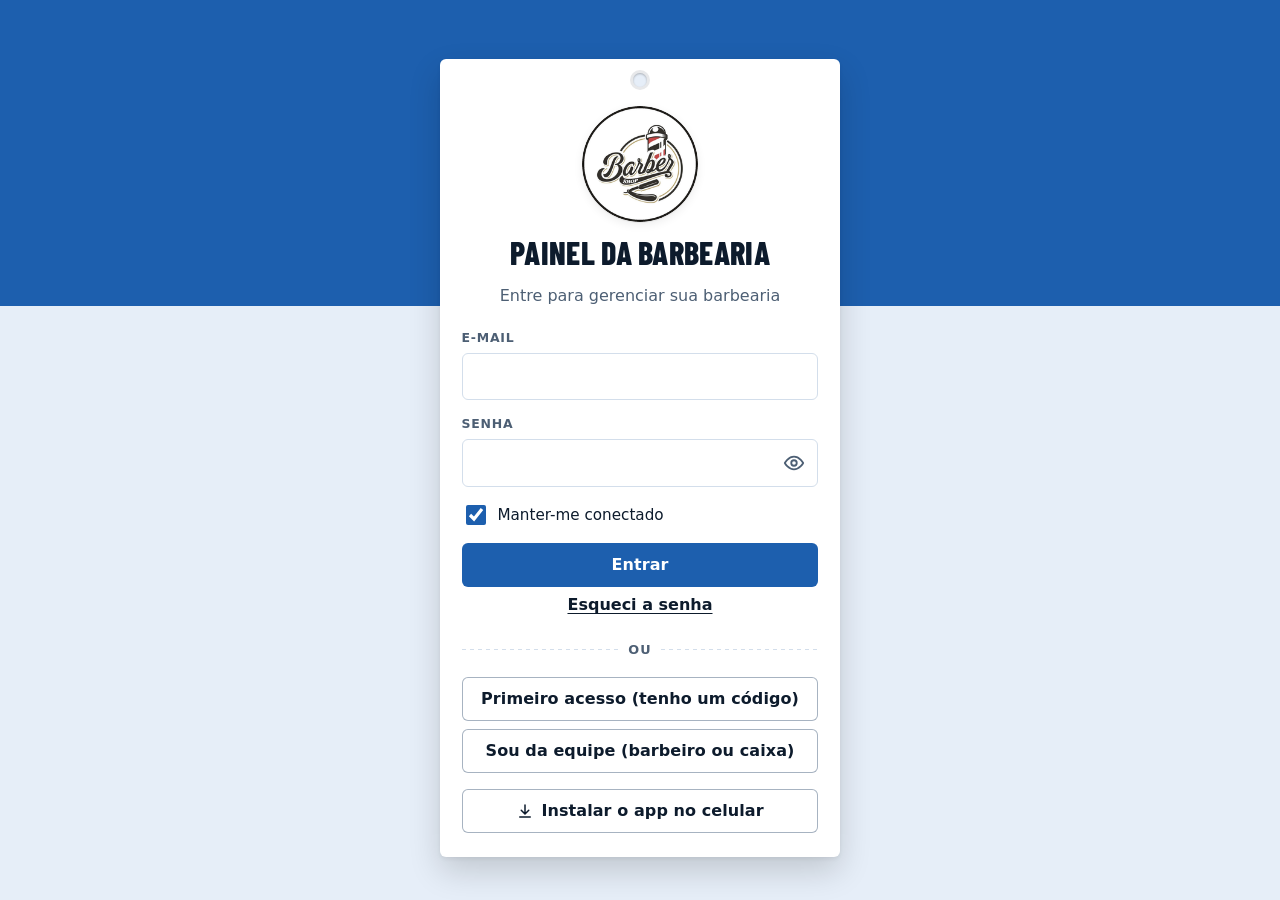
==== commit 97acc5e2: "Add files via upload" ====
--- a/app/index.html
+++ b/app/index.html
@@ -32,6 +32,7 @@
 <script src="pagamento.js"></script>
 <script src="fila.js"></script>
 <script src="caixa.js"></script>
+<script src="balcao.js"></script>
 <script src="app.js"></script>
 </body>
 </html>
--- a/css/base.css
+++ b/css/base.css
@@ -1,137 +1,191 @@
-/* base.css — visual comum. Base neutra (creme) + temas. O tema "claro" (padrão) é azul-claro com branco. */
-:root {
-  --fundo: #f7f4ee;
-  --cartao: #ffffff;
-  --tinta: #1d1b18;
-  --suave: #6d675e;
-  --linha: #e4ddd0;
-  --destaque: #1d1b18;
-  --destaque-texto: #ffffff;
-  --ouro: #a88a4f;
-  --vermelho: #b8322a;
-  --verde: #2f7d4f;
-  --amarelo: #b7861b;
-  --campo: #ffffff;
-  --sombra: 0 1px 2px rgba(29, 27, 24, .06), 0 6px 18px rgba(29, 27, 24, .06);
-  --raio: 12px;
+/* base.css — mundo "etiqueta": a cor do tema veste o topo e o fundo; o conteúdo vem em etiquetas brancas.
+   Cinco temas: claro (azul, padrão), escuro, vermelho, verde, amarelo. */
+@font-face { font-family: "Etiqueta"; src: url("../fontes/barlow-condensed-600.woff2") format("woff2"); font-weight: 600; font-display: swap; }
+@font-face { font-family: "Etiqueta"; src: url("../fontes/barlow-condensed-800.woff2") format("woff2"); font-weight: 800; font-display: swap; }
+
+:root, [data-tema="claro"] {
+  /* casca = topo/abas/barras na cor do tema; fundo = chão da página, tingido da mesma cor */
+  --casca: #1d5fae; --casca-2: #174f93; --casca-texto: #ffffff; --casca-suave: rgba(255, 255, 255, .78);
+  --fundo: #e6eef8; --cartao: #ffffff; --tinta: #0d1b2c; --suave: #4d5f74; --linha: #d3deeb;
+  --destaque: #1d5fae; --destaque-texto: #ffffff; --ouro: #1d5fae;
+  --vermelho: #d4261c; --verde: #1d7a46; --amarelo: #b77900; --roxo: #6a3fb5;
+  --campo: #ffffff; --furo: var(--fundo);
+  
+  
+  --sombra: 0 1px 1px rgba(0, 0, 0, .05), 0 3px 10px rgba(0, 0, 0, .07);
+  --sombra-alta: 0 2px 4px rgba(0, 0, 0, .06), 0 14px 32px rgba(0, 0, 0, .16);
+  --raio: 6px;
+  --num: "Etiqueta", "Arial Narrow", system-ui, sans-serif;
+  --ui: system-ui, -apple-system, "Segoe UI", Roboto, "Helvetica Neue", sans-serif;
+  --ease-out: cubic-bezier(0.23, 1, 0.32, 1);
+  --ok-fundo: #ddf1e4; --ok-texto: #13552f; --alerta-fundo: #fcefcf; --alerta-texto: #6e4800; --erro-fundo: #fbe1df; --erro-texto: #8f1a12;
   color-scheme: light;
 }
-/* claro (padrão, também nas telas sem tema): azul-claro com branco */
-:root:not([data-tema]), [data-tema="claro"] {
-  --fundo: #e8f2fc; --cartao: #ffffff; --tinta: #10233a; --suave: #55687e; --linha: #cfe0f1;
-  --destaque: #1e6fbf; --destaque-texto: #ffffff; --ouro: #2f80c9; --campo: #ffffff;
-  --sombra: 0 1px 2px rgba(16, 35, 58, .06), 0 6px 18px rgba(30, 111, 191, .08);
+[data-tema="escuro"] {
+  --casca: #0b0b0c; --casca-2: #19191b; --casca-texto: #f4f2ed; --casca-suave: rgba(244, 242, 237, .72);
+  --fundo: #121214; --cartao: #1e1e21; --tinta: #f4f2ed; --suave: #a8a6a1; --linha: #303034;
+  --destaque: #f4f2ed; --destaque-texto: #0b0b0c; --ouro: #e9b949; --campo: #171719;
+  --vermelho: #ff5a4e; --verde: #4cc27e; --roxo: #a988f0;
+   
+  --sombra: 0 1px 2px rgba(0, 0, 0, .5); --sombra-alta: 0 16px 40px rgba(0, 0, 0, .6);
+  --ok-fundo: #173622; --ok-texto: #9fe3b8; --alerta-fundo: #3a2d0f; --alerta-texto: #f4d48c; --erro-fundo: #401c19; --erro-texto: #ffb3ab;
+  color-scheme: dark;
 }
-[data-tema="escuro"] {
-  --fundo: #141311; --cartao: #1f1d1a; --tinta: #f2eee6; --suave: #a9a296; --linha: #34302a;
-  --destaque: #c9a96a; --destaque-texto: #141311; --campo: #191816; --ouro: #c9a96a;
-  --sombra: 0 1px 2px rgba(0,0,0,.4); color-scheme: dark;
+[data-tema="vermelho"] {
+  --casca: #c4122f; --casca-2: #a30d26; --casca-texto: #ffffff; --casca-suave: rgba(255, 255, 255, .82);
+  --fundo: #fae6e9; --tinta: #2a0710; --suave: #6f3a44; --linha: #f0c9cf;
+  --destaque: #c4122f; --ouro: #c4122f; --vermelho: #9b0a20;
+  
 }
-[data-tema="vermelho"] { --destaque: #d00018; --destaque-texto: #fff; --fundo: #ffe8ea; --linha: #f5c2c7; --ouro: #b0001a;
-  --tinta: #2b0a0e; --suave: #7a4a50; --vermelho: #9e0016; --sombra: 0 1px 2px rgba(120, 0, 20, .08), 0 6px 18px rgba(208, 0, 24, .12); }
-[data-tema="vermelho"] .topo-app, [data-tema="vermelho"] .cabeca { border-bottom: 3px solid #d00018; }
-[data-tema="verde"]    { --destaque: #2f6e47; --destaque-texto: #fff; --fundo: #f2f7f3; }
-[data-tema="amarelo"]  { --destaque: #d9a521; --destaque-texto: #1d1b18; --fundo: #fdf8ea; }
+[data-tema="verde"] {
+  --casca: #145a35; --casca-2: #0f4a2b; --casca-texto: #ffffff; --casca-suave: rgba(255, 255, 255, .8);
+  --fundo: #e4f1e8; --tinta: #0b2316; --suave: #44604f; --linha: #c9e0d1;
+  --destaque: #167041; --ouro: #167041;
+  
+}
+[data-tema="amarelo"] {
+  --casca: #f5c400; --casca-2: #e2b400; --casca-texto: #141414; --casca-suave: rgba(20, 20, 20, .72);
+  --fundo: #fbf3d2; --tinta: #1a1606; --suave: #5f5634; --linha: #ecdf9f;
+  --destaque: #141414; --destaque-texto: #f5c400; --ouro: #141414;
+  
+}
 
 * { box-sizing: border-box; }
-html { -webkit-text-size-adjust: 100%; }
+html { -webkit-text-size-adjust: 100%; scrollbar-color: color-mix(in srgb, var(--tinta) 30%, transparent) transparent; }
 body {
   margin: 0; background: var(--fundo); color: var(--tinta);
-  font: 16px/1.45 system-ui, -apple-system, "Segoe UI", Roboto, sans-serif;
-  min-height: 100vh;
+  font: 16px/1.45 var(--ui); min-height: 100vh;
+  -webkit-font-smoothing: antialiased; caret-color: var(--destaque);
+  -webkit-tap-highlight-color: transparent;
 }
-h1, h2, h3 { line-height: 1.2; margin: 0 0 .5em; }
-h1 { font-size: 1.35rem; } h2 { font-size: 1.15rem; } h3 { font-size: 1rem; }
+::selection { background: var(--casca); color: var(--casca-texto); }
+h1, h2, h3 { line-height: 1.15; margin: 0 0 .5em; text-wrap: balance; letter-spacing: -.01em; }
+h1 { font-size: 1.4rem; } h2 { font-size: 1.15rem; } h3 { font-size: 1rem; }
 p { margin: 0 0 .8em; }
-a { color: inherit; }
+a { color: inherit; text-underline-offset: .18em; }
 img { max-width: 100%; display: block; }
+b, strong { font-weight: 700; }
 .oculto { display: none !important; }
 .suave { color: var(--suave); }
 .pequeno { font-size: .85rem; }
 .centro { text-align: center; }
+:focus-visible { outline: 2px solid var(--ouro); outline-offset: 2px; }
+.cabeca :focus-visible, .topo-app :focus-visible, .abas :focus-visible { outline-color: var(--casca-texto); }
+
+/* números de etiqueta: preços, contagens, posições */
+.num, .preco b, .codigo, .codigo-grande { font-variant-numeric: tabular-nums; }
 
 /* ---------- formulários ---------- */
-label { display: block; font-size: .85rem; color: var(--suave); margin: 0 0 .3rem; font-weight: 600; }
+label { display: block; font-size: .78rem; color: var(--suave); margin: 0 0 .35rem; font-weight: 700; letter-spacing: .06em; text-transform: uppercase; }
 input, select, textarea {
   width: 100%; font: inherit; color: var(--tinta); background: var(--campo);
-  border: 1px solid var(--linha); border-radius: 10px; padding: .7rem .8rem; min-height: 46px;
+  border: 1px solid var(--linha); border-radius: var(--raio); padding: .7rem .8rem; min-height: 46px;
+  transition: border-color 160ms ease, box-shadow 160ms ease;
 }
-input:focus, select:focus, textarea:focus { outline: 2px solid var(--ouro); outline-offset: 1px; border-color: transparent; }
-.campo { margin-bottom: .9rem; }
-.linha-check { display: flex; align-items: center; gap: .5rem; font-size: .95rem; color: var(--tinta); font-weight: 400; }
-.linha-check input { width: 20px; height: 20px; min-height: 0; accent-color: var(--destaque); }
-.codigo-input { text-transform: uppercase; letter-spacing: .25em; font-family: ui-monospace, Menlo, Consolas, monospace; font-size: 1.15rem; text-align: center; }
+input::placeholder, textarea::placeholder { color: color-mix(in srgb, var(--suave) 85%, transparent); }
+input:hover, select:hover, textarea:hover { border-color: color-mix(in srgb, var(--tinta) 28%, var(--linha)); }
+input:focus, select:focus, textarea:focus { outline: none; border-color: var(--ouro); box-shadow: 0 0 0 3px color-mix(in srgb, var(--ouro) 22%, transparent); }
+input[type=file] { padding: .35rem; color: var(--suave); font-size: .9rem; }
+input[type=file]::file-selector-button { font: inherit; font-weight: 700; font-size: .88rem; color: var(--tinta); background: var(--cartao); border: 0; border-radius: var(--raio);
+  padding: .5rem .85rem; margin-right: .7rem; cursor: pointer; box-shadow: inset 0 0 0 1px color-mix(in srgb, var(--tinta) 22%, var(--linha)); }
+input[type=file]::file-selector-button:hover { background: color-mix(in srgb, var(--tinta) 5%, var(--cartao)); }
+input:disabled, select:disabled, textarea:disabled { opacity: .6; cursor: not-allowed; }
+.campo { margin-bottom: .95rem; }
+.linha-check { display: flex; align-items: center; gap: .55rem; font-size: .95rem; color: var(--tinta); font-weight: 500; letter-spacing: 0; text-transform: none; }
+.linha-check input { width: 20px; height: 20px; min-height: 0; accent-color: var(--destaque); box-shadow: none; }
+.codigo-input { text-transform: uppercase; letter-spacing: .3em; font-family: var(--num); font-weight: 800; font-size: 1.5rem; text-align: center; }
 
 /* ---------- botões ---------- */
 .btn {
-  display: inline-flex; align-items: center; justify-content: center; gap: .4rem;
-  font: inherit; font-weight: 600; border: 0; cursor: pointer; border-radius: 10px;
-  padding: .65rem 1rem; min-height: 44px; background: var(--destaque); color: var(--destaque-texto);
-  text-decoration: none; white-space: nowrap;
+  display: inline-flex; align-items: center; justify-content: center; gap: .45rem;
+  font: inherit; font-weight: 700; letter-spacing: .005em; border: 0; cursor: pointer; border-radius: var(--raio);
+  padding: .65rem 1.05rem; min-height: 44px; background: var(--destaque); color: var(--destaque-texto);
+  text-decoration: none; white-space: nowrap; user-select: none;
+  transition: transform 140ms var(--ease-out), background-color 160ms ease, box-shadow 160ms ease, opacity 160ms ease;
 }
-.btn:disabled { opacity: .55; cursor: default; }
-.btn.sec { background: transparent; color: var(--tinta); border: 1px solid var(--linha); }
+.btn:hover:not(:disabled) { background: color-mix(in srgb, var(--destaque) 86%, var(--tinta)); }
+.btn:active:not(:disabled) { transform: scale(0.97); }
+.btn:disabled { opacity: .5; cursor: not-allowed; }
+.btn.sec { background: var(--cartao); color: var(--tinta); box-shadow: inset 0 0 0 1px color-mix(in srgb, var(--tinta) 22%, var(--linha)); }
+.btn.sec:hover:not(:disabled) { background: color-mix(in srgb, var(--tinta) 5%, var(--cartao)); }
 .btn.perigo { background: var(--vermelho); color: #fff; }
-.btn.ouro { background: var(--ouro); color: #fff; }
+.btn.perigo:hover:not(:disabled) { background: color-mix(in srgb, var(--vermelho) 85%, #000); }
+.btn.ouro { background: var(--ouro); color: var(--destaque-texto); }
 .btn.bloco { width: 100%; }
-.btn.mini { min-height: 34px; padding: .35rem .65rem; font-size: .85rem; font-weight: 600; }
-.btn.carregando::after { content: ""; width: 14px; height: 14px; border: 2px solid currentColor; border-right-color: transparent; border-radius: 50%; animation: gira .7s linear infinite; }
+.btn.mini { min-height: 36px; padding: .35rem .7rem; font-size: .85rem; }
+.btn svg { width: 18px; height: 18px; flex: none; }
+.btn.carregando::after { content: ""; width: 14px; height: 14px; border: 2px solid currentColor; border-right-color: transparent; border-radius: 50%; animation: gira .6s linear infinite; }
 @keyframes gira { to { transform: rotate(360deg); } }
-.link { background: none; border: 0; color: var(--tinta); text-decoration: underline; font: inherit; cursor: pointer; padding: .4rem 0; }
+.link { background: none; border: 0; color: var(--tinta); text-decoration: underline; text-underline-offset: .2em; font: inherit; font-weight: 600; cursor: pointer; padding: .4rem 0; }
+.link:hover { color: var(--destaque); }
 
-/* ---------- cartões e listas ---------- */
-.cartao { background: var(--cartao); border: 1px solid var(--linha); border-radius: var(--raio); padding: 1rem; box-shadow: var(--sombra); }
+/* ---------- cartões (etiquetas) e selos ---------- */
+.cartao { background: var(--cartao); border-radius: var(--raio); padding: 1.05rem; box-shadow: var(--sombra); }
 .cartao + .cartao { margin-top: 1rem; }
-.selo { display: inline-block; font-size: .75rem; font-weight: 700; padding: .15rem .5rem; border-radius: 999px; background: var(--linha); color: var(--tinta); }
-.selo.ok { background: #e3f1e8; color: #1f6b3d; }
-.selo.alerta { background: #fbefd5; color: #8a5a00; }
-.selo.erro { background: #f8e1df; color: #9b2820; }
-[data-tema="escuro"] .selo.ok { background: #1d3a28; color: #9fe0b5; }
-[data-tema="escuro"] .selo.alerta { background: #3c2f12; color: #f2cf86; }
-[data-tema="escuro"] .selo.erro { background: #42201d; color: #f3aaa3; }
-.codigo { font-family: ui-monospace, Menlo, Consolas, monospace; font-weight: 700; letter-spacing: .12em; background: var(--fundo); border: 1px dashed var(--ouro); padding: .1rem .45rem; border-radius: 6px; }
+.cartao h2, .cartao > h3:first-child { font-family: var(--num); font-weight: 800; font-size: 1.35rem; text-transform: uppercase; letter-spacing: .01em; }
+.selo { display: inline-flex; align-items: center; font-size: .72rem; font-weight: 800; letter-spacing: .05em; text-transform: uppercase; padding: .2rem .5rem; border-radius: 3px; background: color-mix(in srgb, var(--tinta) 9%, var(--cartao)); color: var(--tinta); }
+.selo.ok { background: var(--ok-fundo); color: var(--ok-texto); }
+.selo.alerta { background: var(--alerta-fundo); color: var(--alerta-texto); }
+.selo.erro { background: var(--erro-fundo); color: var(--erro-texto); }
+.codigo { font-family: var(--num); font-weight: 800; font-size: 1.08em; letter-spacing: .14em; background: var(--fundo); padding: .05rem .5rem; border-radius: 3px; box-shadow: inset 0 0 0 1px var(--linha); }
 
 /* ---------- modal e avisos ---------- */
-.modal-fundo { position: fixed; inset: 0; background: rgba(20, 19, 17, .55); display: flex; align-items: flex-end; justify-content: center; z-index: 50; padding: 0; }
-.modal { background: var(--cartao); width: 100%; max-width: 520px; max-height: 92vh; overflow: auto; border-radius: 16px 16px 0 0; }
-@media (min-width: 640px) { .modal-fundo { align-items: center; padding: 1rem; } .modal { border-radius: 16px; } }
-.modal-topo { display: flex; align-items: center; justify-content: space-between; padding: 1rem 1rem .25rem; }
-.modal-topo h2 { margin: 0; }
-.fechar { background: none; border: 0; font-size: 1.7rem; line-height: 1; cursor: pointer; color: var(--suave); width: 44px; height: 44px; }
-.modal-corpo { padding: .5rem 1rem; }
-.modal-rodape { display: flex; gap: .5rem; justify-content: flex-end; padding: .75rem 1rem 1rem; flex-wrap: wrap; }
+.modal-fundo { position: fixed; inset: 0; background: rgba(8, 10, 14, .55); display: flex; align-items: flex-end; justify-content: center; z-index: 50; padding: 0; animation: fundo-entra 200ms ease-out; }
+.modal { background: var(--cartao); color: var(--tinta); width: 100%; max-width: 520px; max-height: 92vh; overflow: auto; border-radius: 12px 12px 0 0; box-shadow: var(--sombra-alta); animation: modal-sobe 320ms var(--ease-out); }
+@media (min-width: 640px) { .modal-fundo { align-items: center; padding: 1rem; } .modal { border-radius: 10px; animation-name: modal-surge; } }
+@keyframes fundo-entra { from { opacity: 0; } }
+@keyframes modal-sobe { from { transform: translateY(100%); } }
+@keyframes modal-surge { from { opacity: 0; transform: scale(.97) translateY(6px); } }
+.modal-topo { display: flex; align-items: center; justify-content: space-between; gap: .5rem; padding: 1rem 1rem .35rem 1.15rem; }
+.modal-topo h2 { margin: 0; font-family: var(--num); font-weight: 800; font-size: 1.45rem; text-transform: uppercase; letter-spacing: .01em; }
+.fechar { background: none; border: 0; font-size: 1.7rem; line-height: 1; cursor: pointer; color: var(--suave); width: 44px; height: 44px; border-radius: var(--raio); transition: background-color 160ms ease; }
+.fechar:hover { background: color-mix(in srgb, var(--tinta) 7%, transparent); color: var(--tinta); }
+.modal-corpo { padding: .5rem 1.15rem; }
+/* rodapé do modal = canhoto picotado da etiqueta */
+.modal-rodape { display: flex; gap: .5rem; justify-content: flex-end; padding: .9rem 1.15rem 1.1rem; flex-wrap: wrap; margin-top: .5rem;
+  background-image: linear-gradient(90deg, var(--linha) 50%, transparent 0); background-size: 10px 1px; background-repeat: repeat-x; background-position: top; }
 .passos { padding-left: 1.2rem; } .passos li { margin-bottom: .4rem; }
 .dica { font-size: .85rem; color: var(--suave); }
-#avisos { position: fixed; left: 50%; transform: translateX(-50%); bottom: 1rem; z-index: 60; display: grid; gap: .5rem; width: min(92vw, 420px); }
-.aviso { background: var(--tinta); color: var(--fundo); padding: .75rem 1rem; border-radius: 10px; box-shadow: var(--sombra); transition: opacity .3s; font-size: .95rem; }
+#avisos { position: fixed; left: 50%; transform: translateX(-50%); bottom: calc(1rem + env(safe-area-inset-bottom)); z-index: 60; display: grid; gap: .5rem; width: min(92vw, 420px); }
+body.com-barra #avisos { bottom: calc(5.5rem + env(safe-area-inset-bottom)); }
+.aviso { background: var(--tinta); color: var(--fundo); padding: .8rem 1rem; border-radius: var(--raio); box-shadow: var(--sombra-alta); font-size: .95rem; font-weight: 600;
+  transition: opacity 200ms ease, transform 200ms ease; animation: aviso-entra 260ms var(--ease-out); }
 .aviso.erro { background: var(--vermelho); color: #fff; }
-.aviso.saindo { opacity: 0; }
+.aviso.saindo { opacity: 0; transform: translateY(8px); }
+@keyframes aviso-entra { from { opacity: 0; transform: translateY(12px); } }
 
-/* ---------- tela de entrada ---------- */
-.entrada { min-height: 100vh; display: grid; place-items: center; padding: 1.5rem 1rem; }
-.entrada .cartao { width: 100%; max-width: 400px; padding: 1.5rem 1.25rem; }
-.entrada .marca { width: 132px; height: 132px; margin: 0 auto .75rem; border-radius: 50%; object-fit: cover; background: #fff; border: 0; box-shadow: 0 1px 5px rgba(0,0,0,.18); }
-.entrada h1 { text-align: center; }
-.entrada .sub { text-align: center; color: var(--suave); margin-bottom: 1.25rem; }
-.separador { display: flex; align-items: center; gap: .6rem; color: var(--suave); font-size: .85rem; margin: 1rem 0; }
-.separador::before, .separador::after { content: ""; flex: 1; height: 1px; background: var(--linha); }
+/* ---------- tela de entrada: a etiqueta pendurada ---------- */
+.entrada { min-height: 100vh; display: grid; place-items: center; padding: 2.5rem 1rem 1.5rem;
+  background: linear-gradient(var(--casca) 0 34vh, var(--fundo) 34vh); }
+.entrada .cartao { position: relative; width: 100%; max-width: 400px; padding: 2.4rem 1.35rem 1.5rem; box-shadow: var(--sombra-alta); }
+.entrada .cartao::before { content: ""; position: absolute; top: .85rem; left: 50%; width: 14px; height: 14px; margin-left: -7px; border-radius: 50%;
+  background: var(--fundo); box-shadow: inset 0 1px 2px rgba(0, 0, 0, .25), 0 0 0 3px color-mix(in srgb, var(--tinta) 10%, var(--cartao)); }
+.entrada .marca { width: 116px; height: 116px; margin: .5rem auto .9rem; border-radius: 50%; object-fit: cover; background: #fff; border: 0; box-shadow: var(--sombra); }
+.entrada h1 { text-align: center; font-family: var(--num); font-weight: 800; font-size: 2rem; text-transform: uppercase; letter-spacing: .01em; line-height: 1; }
+.entrada .sub { text-align: center; color: var(--suave); margin-bottom: 1.35rem; }
+.separador { display: flex; align-items: center; gap: .6rem; color: var(--suave); font-size: .8rem; font-weight: 700; text-transform: uppercase; letter-spacing: .08em; margin: 1.1rem 0; }
+.separador::before, .separador::after { content: ""; flex: 1; height: 1px; background-image: linear-gradient(90deg, var(--linha) 50%, transparent 0); background-size: 8px 1px; }
 .acoes-entrada { display: grid; gap: .5rem; }
-.aviso-config { background: #fbefd5; color: #6b4600; border-radius: 10px; padding: .75rem; font-size: .9rem; margin-bottom: 1rem; }
-.qr { display: block; margin: 0 auto; max-width: 100%; height: auto; border-radius: 8px; }
+.aviso-config { background: var(--alerta-fundo); color: var(--alerta-texto); border-radius: var(--raio); padding: .75rem; font-size: .9rem; margin-bottom: 1rem; }
+.qr { display: block; margin: 0 auto; max-width: 100%; height: auto; border-radius: 4px; }
 
 /* ---------- ver a senha ---------- */
 .campo-senha { position: relative; }
 .campo-senha input { padding-right: 3rem; }
-.ver-senha { position: absolute; right: 2px; top: 50%; transform: translateY(-50%); width: 44px; height: 44px; border: 0; background: none; color: var(--suave); cursor: pointer; display: grid; place-items: center; border-radius: 8px; }
+.ver-senha { position: absolute; right: 2px; top: 50%; transform: translateY(-50%); width: 44px; height: 44px; border: 0; background: none; color: var(--suave); cursor: pointer; display: grid; place-items: center; border-radius: var(--raio); }
 .ver-senha:hover, .ver-senha.ativo { color: var(--destaque); }
 .ver-senha svg { width: 22px; height: 22px; }
 
 /* recorte redondo do logo (como no WhatsApp) */
-.recorte { width: min(340px, 100%); margin: 0 auto; border-radius: 12px; overflow: hidden; background: #1b1b1b; aspect-ratio: 1; }
+.recorte { width: min(340px, 100%); margin: 0 auto; border-radius: var(--raio); overflow: hidden; background: #1b1b1b; aspect-ratio: 1; }
 .recorte canvas { display: block; touch-action: none; cursor: grab; }
 .recorte canvas:active { cursor: grabbing; }
 .recorte-zoom { display: flex; align-items: center; gap: .6rem; width: min(340px, 100%); margin: .8rem auto 0; font-weight: 800; font-size: 1.2rem; color: var(--suave); }
-.recorte-zoom input { flex: 1; min-height: 0; padding: 0; accent-color: var(--destaque); }
+.recorte-zoom input { flex: 1; min-height: 0; padding: 0; accent-color: var(--destaque); box-shadow: none; }
 .recorte-fundo { display: flex; align-items: center; justify-content: center; gap: .5rem; margin-top: .7rem; font-size: .9rem; color: var(--suave); }
 .chip-cor { width: 32px; height: 32px; border-radius: 50%; border: 2px solid var(--linha); cursor: pointer; padding: 0; }
 .chip-cor[aria-pressed="true"] { outline: 3px solid var(--ouro); outline-offset: 2px; }
+
+@media (prefers-reduced-motion: reduce) {
+  *, *::before, *::after { animation-duration: 1ms !important; transition-duration: 1ms !important; }
+}
--- a/css/cardapio.css
+++ b/css/cardapio.css
@@ -1,59 +1,99 @@
-/* cardapio.css — barra de categorias, cartões de itens e carrossel de destaques. */
-:root { --cor-barra: var(--cartao); --cor-barra-texto: var(--tinta); }
+/* cardapio.css — trilho de categorias, etiquetas de itens e vitrine de destaques. */
+:root { --cor-barra: var(--casca-2); --cor-barra-texto: var(--casca-texto); }
 
-.barra-cat { display: flex; gap: .4rem; overflow-x: auto; padding: .55rem .75rem; background: var(--cor-barra); scrollbar-width: thin; }
-.barra-cat::-webkit-scrollbar { height: 6px; }
-.barra-cat::-webkit-scrollbar-thumb { background: rgba(127,127,127,.4); border-radius: 3px; }
-.chip { flex: none; display: inline-flex; align-items: center; gap: .35rem; border: 1px solid rgba(127,127,127,.35); background: transparent; color: var(--cor-barra-texto);
-  font: inherit; font-weight: 600; font-size: .92rem; border-radius: 999px; padding: .45rem .85rem; min-height: 40px; cursor: pointer; white-space: nowrap; }
-.chip[aria-pressed="true"] { background: var(--cor-barra-texto); color: var(--cor-barra); border-color: transparent; }
-.chip.acao { border-style: dashed; }
+/* ---------- trilho de categorias (abas de tamanho) ---------- */
+.barra-cat { display: flex; gap: .4rem; overflow-x: auto; padding: .55rem .75rem; background: var(--cor-barra); scrollbar-width: none; }
+.barra-cat::-webkit-scrollbar { display: none; }
+.chip { flex: none; display: inline-flex; align-items: center; gap: .4rem; border: 0; background: transparent; color: var(--cor-barra-texto);
+  box-shadow: inset 0 0 0 1px color-mix(in srgb, var(--cor-barra-texto) 38%, transparent);
+  font: inherit; font-weight: 700; font-size: .9rem; border-radius: 3px; padding: .45rem .85rem; min-height: 40px; cursor: pointer; white-space: nowrap;
+  transition: background-color 160ms ease, color 160ms ease, transform 140ms var(--ease-out); }
+.chip:hover { box-shadow: inset 0 0 0 1px var(--cor-barra-texto); }
+.chip:active { transform: scale(0.97); }
+.chip[aria-pressed="true"] { background: var(--cor-barra-texto); color: var(--cor-barra); box-shadow: none; }
+.chip:disabled { opacity: .45; cursor: not-allowed; }
+.chip.acao { box-shadow: none; border: 1px dashed currentColor; }
 .chip.icone-so { padding: .45rem .7rem; }
 
-.grade-itens { display: grid; gap: .75rem; grid-template-columns: repeat(2, minmax(0, 1fr)); }
+/* ---------- etiquetas (cada serviço ou produto) ---------- */
+.grade-itens { display: grid; gap: .9rem .75rem; grid-template-columns: repeat(2, minmax(0, 1fr)); }
 @media (min-width: 640px) { .grade-itens { grid-template-columns: repeat(3, minmax(0, 1fr)); } }
-@media (min-width: 900px) { .grade-itens { grid-template-columns: repeat(4, minmax(0, 1fr)); } }
-.item-card { background: var(--cartao); border: 1px solid var(--linha); border-radius: 12px; overflow: hidden; display: flex; flex-direction: column; box-shadow: var(--sombra); }
-.item-card.esgotado .item-foto img { filter: grayscale(1); opacity: .6; }
-.item-foto { position: relative; aspect-ratio: 1 / 1; background: var(--fundo); }
-.item-foto img { width: 100%; height: 100%; object-fit: cover; }
-.etiqueta-desconto { position: absolute; top: 8px; left: 8px; background: var(--vermelho); color: #fff; font-weight: 800; font-size: .85rem; padding: .2rem .5rem; border-radius: 6px 2px 2px 6px; box-shadow: 0 2px 6px rgba(0,0,0,.25); }
-.etiqueta-desconto::before { content: ""; display: inline-block; width: 6px; height: 6px; background: #fff; border-radius: 50%; margin-right: .35rem; vertical-align: middle; }
-.etiqueta-destaque { position: absolute; top: 8px; right: 8px; background: var(--ouro); color: #fff; font-weight: 700; font-size: .72rem; padding: .2rem .45rem; border-radius: 6px; }
-.etiqueta-esgotado { position: absolute; bottom: 8px; left: 8px; background: #1d1b18; color: #fff; font-weight: 700; font-size: .75rem; padding: .2rem .5rem; border-radius: 6px; }
-.item-info { padding: .6rem .7rem .7rem; display: grid; gap: .2rem; }
-.item-info h3 { font-size: .95rem; margin: 0; line-height: 1.25; overflow-wrap: anywhere; }
-.preco { font-size: .95rem; }
-.preco s { color: var(--suave); font-size: .82rem; }
-.item-acoes { display: flex; flex-wrap: wrap; gap: .3rem; padding: 0 .6rem .7rem; margin-top: auto; }
-.item-acoes .btn { flex: 1 1 auto; min-height: 34px; padding: .3rem .45rem; font-size: .8rem; }
+@media (min-width: 900px) { .grade-itens { grid-template-columns: repeat(4, minmax(0, 1fr)); gap: 1.1rem 1rem; } }
+.item-card { display: flex; filter: drop-shadow(0 1px 1px rgba(0, 0, 0, .06)) drop-shadow(0 4px 9px rgba(0, 0, 0, .08)); }
+[data-tema="escuro"] .item-card { filter: drop-shadow(0 4px 10px rgba(0, 0, 0, .55)); }
+.etiqueta-corpo { position: relative; flex: 1; min-width: 0; display: flex; flex-direction: column; background: var(--cartao); padding-top: 26px;
+  clip-path: polygon(16px 0, calc(100% - 16px) 0, 100% 16px, 100% 100%, 0 100%, 0 16px); }
+.item-card.balanca { animation: balanca 620ms cubic-bezier(.3, .7, .3, 1); transform-origin: 50% 13px; }
+@keyframes balanca { 0% { transform: rotate(0); } 22% { transform: rotate(-4deg); } 48% { transform: rotate(2.5deg); } 72% { transform: rotate(-1deg); } 100% { transform: rotate(0); } }
+/* o ilhós: furo da etiqueta, mostrando o fundo da página */
+.etiqueta-corpo::before { content: ""; position: absolute; top: 8px; left: 50%; width: 11px; height: 11px; margin-left: -5.5px; border-radius: 50%;
+  background: var(--fundo); box-shadow: inset 0 1px 2px rgba(0, 0, 0, .3), 0 0 0 2.5px color-mix(in srgb, var(--tinta) 14%, var(--cartao)); }
+.item-foto { position: relative; margin: 0 .55rem; aspect-ratio: 1 / 1; background: color-mix(in srgb, var(--casca) 9%, var(--cartao)); border-radius: 2px; }
+.item-foto img { width: 100%; height: 100%; object-fit: cover; border-radius: 2px; }
+.sem-foto .item-foto img { object-fit: contain; padding: 18%; opacity: .78; }
+[data-tema="escuro"] .sem-foto .item-foto img { filter: invert(1); opacity: .7; }
+.item-card.esgotado .item-foto img { filter: grayscale(1); opacity: .45; }
+/* adesivo de remarcação */
+.etiqueta-desconto { position: absolute; top: -10px; left: -6px; display: grid; place-items: center; width: 50px; height: 50px; border-radius: 50%;
+  background: var(--vermelho); color: #fff; font-family: var(--num); font-weight: 800; font-size: 1.05rem; letter-spacing: -.01em; transform: rotate(-12deg);
+  box-shadow: 0 2px 5px rgba(0, 0, 0, .25), inset 0 0 0 2px rgba(255, 255, 255, .35); }
+.etiqueta-destaque { position: absolute; top: 6px; right: 6px; display: inline-flex; align-items: center; gap: .2rem; background: var(--tinta); color: var(--cartao); font-weight: 800; font-size: .68rem; letter-spacing: .06em; text-transform: uppercase; padding: .2rem .45rem; border-radius: 2px; }
+/* carimbo de esgotado */
+.etiqueta-esgotado { position: absolute; top: 50%; left: 50%; transform: translate(-50%, -50%) rotate(-14deg); padding: .15rem .6rem; border: 3px solid var(--vermelho);
+  border-radius: 4px; color: var(--vermelho); background: color-mix(in srgb, var(--cartao) 78%, transparent); font-family: var(--num); font-weight: 800; font-size: 1.35rem;
+  text-transform: uppercase; letter-spacing: .08em; white-space: nowrap; }
+.item-info { padding: .6rem .75rem .7rem; display: grid; gap: .15rem; align-content: start; }
+.item-info h3 { font-size: .95rem; font-weight: 700; margin: 0; line-height: 1.25; overflow-wrap: anywhere; }
+.preco { display: flex; align-items: baseline; gap: .4rem; flex-wrap: wrap; font-size: .95rem; }
+.preco b { font-family: var(--num); font-weight: 800; font-size: 1.55rem; line-height: 1.05; letter-spacing: -.005em; }
+.preco s { color: var(--suave); font-size: .82rem; font-variant-numeric: tabular-nums; }
+/* canhoto picotado com os botões */
+.item-acoes { position: relative; display: flex; flex-wrap: wrap; gap: .3rem; padding: .65rem .55rem .6rem; margin-top: auto; background-color: color-mix(in srgb, var(--casca) 9%, var(--cartao));
+  background-image: linear-gradient(90deg, color-mix(in srgb, var(--tinta) 28%, transparent) 50%, transparent 0); background-size: 8px 1.5px; background-repeat: repeat-x; background-position: 0 0; }
+.item-acoes::before, .item-acoes::after { content: ""; position: absolute; top: -6px; width: 12px; height: 12px; border-radius: 50%; background: var(--fundo); }
+.item-acoes::before { left: -6px; } .item-acoes::after { right: -6px; }
+.item-acoes .btn { flex: 1 1 auto; min-height: 40px; padding: .35rem .5rem; font-size: .84rem; white-space: normal; line-height: 1.15; text-align: center; border-radius: 3px; }
+.item-acoes .btn { gap: .25rem; }
+.item-acoes .btn svg { width: 14px; height: 14px; }
+/* no app do cliente o canhoto inteiro é o botão */
+.item-acoes:has(> .btn:only-child) { padding: 5px 0 0; }
+.item-acoes .btn:has(svg) { white-space: nowrap; font-size: .8rem; }
+.item-acoes > .btn:only-child { border-radius: 0; min-height: 48px; padding: .5rem .6rem; }
 
-/* carrossel */
-.destaques { background: #141311; color: #fff; border-radius: 14px; padding: .8rem; overflow: hidden; }
-.destaques-topo { display: flex; align-items: center; justify-content: space-between; margin-bottom: .5rem; }
-.rotulo-destaque { color: #c9a96a; font-weight: 700; font-size: .8rem; text-transform: uppercase; letter-spacing: .08em; }
+/* ---------- vitrine de destaques ---------- */
+.destaques { position: relative; background: var(--casca); color: var(--casca-texto); border-radius: var(--raio); padding: .9rem .9rem .75rem; overflow: hidden; box-shadow: var(--sombra); }
+.destaques-topo { position: absolute; top: .9rem; right: .9rem; z-index: 1; }
+.etiqueta-destaque svg { width: 11px; height: 11px; }
 .setas { display: none; gap: .3rem; }
 @media (min-width: 760px) { .setas { display: flex; } }
-.seta { width: 34px; height: 34px; border-radius: 8px; border: 1px solid #3a3631; background: #1f1d1a; color: #fff; font-size: 1.2rem; cursor: pointer; }
-.trilho { display: flex; overflow-x: auto; scroll-snap-type: x mandatory; scrollbar-width: thin; scrollbar-color: #6b6459 transparent; }
-.trilho::-webkit-scrollbar { height: 8px; }
-.trilho::-webkit-scrollbar-thumb { background: #6b6459; border-radius: 4px; }
-@media (hover: none) { .trilho { scrollbar-width: none; } .trilho::-webkit-scrollbar { display: none; } }
-.slide { flex: 0 0 100%; scroll-snap-align: start; display: grid; grid-template-columns: 110px 1fr; gap: .9rem; align-items: center; padding: .2rem .1rem .6rem; }
-@media (min-width: 640px) { .slide { grid-template-columns: 160px 1fr; } }
-.slide img { width: 100%; aspect-ratio: 1 / 1; object-fit: cover; border-radius: 10px; background: #2a2723; }
-.slide h3 { font-size: 1.25rem; margin: .35rem 0 .2rem; color: #fff; }
-.slide .preco s { color: #a9a296; }
-.selo-destaque, .selo-off { display: inline-block; font-size: .7rem; font-weight: 800; padding: .15rem .45rem; border-radius: 4px; background: #c9a96a; color: #141311; }
+.seta { display: grid; place-items: center; width: 36px; height: 36px; border-radius: var(--raio); border: 0; background: color-mix(in srgb, var(--casca-texto) 14%, transparent); color: var(--casca-texto); font-size: 1.25rem; cursor: pointer; transition: background-color 160ms ease; }
+.seta svg { width: 20px; height: 20px; }
+.seta:hover { background: color-mix(in srgb, var(--casca-texto) 26%, transparent); }
+.trilho { display: flex; overflow-x: auto; scroll-snap-type: x mandatory; scrollbar-width: none; }
+.trilho::-webkit-scrollbar { display: none; }
+.slide { flex: 0 0 100%; scroll-snap-align: start; display: grid; grid-template-columns: 112px 1fr; gap: 1rem; align-items: center; padding: .1rem .1rem .7rem; }
+@media (min-width: 640px) { .slide { grid-template-columns: 168px 1fr; } }
+.slide img { width: 100%; aspect-ratio: 1 / 1; object-fit: cover; border-radius: 3px; background: var(--cartao); border: 5px solid var(--cartao); box-shadow: 0 6px 16px rgba(0, 0, 0, .22); transform: rotate(-2.5deg); }
+.slide h3 { font-family: var(--num); font-weight: 800; font-size: 1.9rem; line-height: .98; text-transform: uppercase; margin: .45rem 0 .25rem; color: var(--casca-texto); overflow-wrap: anywhere; }
+.slide .preco b { font-size: 1.6rem; }
+.slide .preco s { color: var(--casca-suave); }
+.selo-destaque, .selo-off { display: inline-block; font-size: .68rem; font-weight: 800; letter-spacing: .08em; text-transform: uppercase; padding: .2rem .45rem; border-radius: 2px; background: var(--casca-texto); color: var(--casca); }
 .selo-off { background: var(--vermelho); color: #fff; }
-.pontos { display: flex; gap: .35rem; justify-content: center; }
-.pontos span { width: 16px; height: 4px; border-radius: 2px; background: #4a453e; }
-.pontos span.ativo { background: #c9a96a; width: 26px; }
+.pontos { display: flex; gap: .3rem; justify-content: center; }
+.pontos span { width: 14px; height: 3px; border-radius: 2px; background: color-mix(in srgb, var(--casca-texto) 30%, transparent); transition: width 240ms var(--ease-out), background-color 240ms ease; }
+.pontos span.ativo { background: var(--casca-texto); width: 26px; }
 
-.status-pill { display: inline-flex; align-items: center; gap: .35rem; font-size: .78rem; font-weight: 700; padding: .25rem .6rem; border-radius: 999px; white-space: nowrap; }
-.status-pill::before { content: ""; width: 8px; height: 8px; border-radius: 50%; background: currentColor; }
-.status-pill.aberto { background: #e3f1e8; color: #1f6b3d; }
-.status-pill.fechado { background: #f8e1df; color: #9b2820; }
-.status-pill.almoco { background: #fbefd5; color: #8a5a00; }
-.vazio-cardapio { text-align: center; padding: 2rem 1rem; color: var(--suave); border: 1px dashed var(--linha); border-radius: 12px; }
-.destaques { border: 1px solid #2e2a25; }
+/* vitrine no computador: escala de destaque */
+@media (min-width: 900px) { .destaques { padding: 1.4rem 1.6rem 1rem; } .slide { grid-template-columns: 260px minmax(0, 1fr); gap: 2rem; padding-bottom: 1rem; }
+  .slide h3 { font-size: 3.1rem; } .slide .preco b { font-size: 2.3rem; } .slide .preco s { font-size: 1rem; } .slide-texto { max-width: 34rem; } }
+
+/* ---------- situação (aberto / fechado / almoço) ---------- */
+.status-pill { display: inline-flex; align-items: center; gap: .4rem; font-size: .76rem; font-weight: 800; letter-spacing: .02em; padding: .25rem .55rem; border-radius: 3px; white-space: nowrap; }
+.status-pill::before { content: ""; width: 7px; height: 7px; border-radius: 50%; background: currentColor; }
+.status-pill.aberto { background: var(--ok-fundo); color: var(--ok-texto); }
+.status-pill.aberto::before { box-shadow: 0 0 0 0 currentColor; animation: pulso 2.4s ease-out infinite; }
+.status-pill.fechado { background: var(--erro-fundo); color: var(--erro-texto); }
+.status-pill.almoco { background: var(--alerta-fundo); color: var(--alerta-texto); }
+@keyframes pulso { 0% { box-shadow: 0 0 0 0 color-mix(in srgb, currentColor 55%, transparent); } 70%, 100% { box-shadow: 0 0 0 6px transparent; } }
+.vazio-cardapio { text-align: center; padding: 2rem 1rem; color: var(--suave); border-radius: var(--raio);
+  background: color-mix(in srgb, var(--cartao) 55%, transparent); outline: 1.5px dashed var(--linha); outline-offset: -1px; }
--- a/app/app.css
+++ b/app/app.css
@@ -213,3 +213,100 @@
 .devedor.atrasado { box-shadow: inset 0 0 0 2px var(--vermelho); background: color-mix(in srgb, var(--vermelho) 4%, var(--cartao)); }
 .dv-acoes { display: flex; gap: .4rem; flex-wrap: wrap; }
 @media (min-width: 760px) { .devedor { grid-template-columns: 1fr auto; align-items: center; } }
+
+/* ---------- informar pagamentos (balcão) ---------- */
+.topo-app .barra { flex-wrap: wrap; }
+.topo-app .btn-informar { flex: none; background: var(--casca-texto); color: var(--casca); }
+.topo-app .btn-informar:hover:not(:disabled) { background: color-mix(in srgb, var(--casca-texto) 88%, var(--casca)); }
+@media (max-width: 640px) { .topo-app .btn-informar { order: 5; flex: 1 1 100%; min-height: 40px; } }
+body.pdv-aberto { overflow: hidden; }
+.pdv { position: fixed; inset: 0; z-index: 40; display: flex; flex-direction: column; background: var(--fundo); animation: pdv-entra 280ms var(--ease-out); }
+@keyframes pdv-entra { from { opacity: 0; transform: translateY(16px); } }
+.pdv-topo { background: var(--casca); color: var(--casca-texto); flex: none; box-shadow: 0 6px 18px rgba(0, 0, 0, .12); }
+.pdv-barra { display: flex; align-items: center; justify-content: space-between; gap: .5rem; max-width: 900px; margin: 0 auto; padding: .7rem 1rem 0; }
+.pdv-barra h1 { margin: 0; font-family: var(--num); font-weight: 800; font-size: 1.6rem; line-height: 1; text-transform: uppercase; letter-spacing: .01em; }
+.pdv-fechar { color: var(--casca-texto); }
+.pdv-fechar:hover { background: color-mix(in srgb, var(--casca-texto) 14%, transparent); color: var(--casca-texto); }
+.pdv-sub { max-width: 900px; margin: .2rem auto .6rem; padding: 0 1rem; font-size: .85rem; color: var(--casca-suave); }
+.pdv-busca { padding-bottom: .65rem; }
+.pdv-busca input { min-height: 42px; padding: .5rem .85rem; border-radius: var(--raio); border: 0; color: var(--casca-texto); background: color-mix(in srgb, var(--casca-texto) 14%, transparent); }
+.pdv-busca input::placeholder { color: var(--casca-suave); }
+.pdv-busca input:focus { background: var(--cartao); color: var(--tinta); }
+@media (min-width: 900px) { .pdv .barra-cat { padding-left: calc((100vw - 900px) / 2 + 1rem); } }
+.pdv-corpo { flex: 1; overflow-y: auto; overscroll-behavior: contain; width: 100%; max-width: 900px; margin: 0 auto; padding: .6rem 1rem 1.5rem; }
+.pdv-comanda { flex: none; display: flex; align-items: center; gap: .6rem; padding: .7rem 1rem calc(.7rem + env(safe-area-inset-bottom)); background: var(--cartao); position: relative;
+  box-shadow: 0 -8px 24px rgba(0, 0, 0, .12); }
+.pdv-comanda::before { content: ""; position: absolute; left: 0; right: 0; top: 0; height: 1.5px;
+  background-image: linear-gradient(90deg, color-mix(in srgb, var(--tinta) 30%, transparent) 50%, transparent 0); background-size: 8px 1.5px; }
+.pdv-comanda > * { max-width: 900px; }
+.pdv-dica { margin: 0 auto; color: var(--suave); text-align: center; }
+.pdv-resumo { flex: 1; min-width: 0; display: flex; align-items: center; gap: .65rem; border: 0; background: none; color: var(--tinta); font: inherit; text-align: left; cursor: pointer; padding: .2rem; border-radius: var(--raio); }
+.pdv-resumo:hover { background: color-mix(in srgb, var(--tinta) 5%, transparent); }
+.pdv-qtd { display: grid; place-items: center; min-width: 40px; height: 40px; padding: 0 .4rem; border-radius: 20px; background: var(--casca); color: var(--casca-texto); font-family: var(--num); font-weight: 800; font-size: 1.3rem; animation: conta 260ms var(--ease-out); }
+@keyframes conta { from { transform: scale(.8); } }
+.pdv-txt { display: grid; line-height: 1.1; }
+.pdv-txt small { color: var(--suave); font-weight: 700; font-size: .78rem; }
+.pdv-txt b { font-family: var(--num); font-weight: 800; font-size: 1.7rem; }
+.pdv-fechar-conta { flex: none; min-height: 50px; padding: .6rem 1.2rem; font-size: 1rem; }
+@media (min-width: 900px) { .pdv-comanda { padding-left: calc((100vw - 900px) / 2 + 1rem); padding-right: calc((100vw - 900px) / 2 + 1rem); } }
+
+/* fechar a comanda */
+.modal-comanda .modal { max-width: 560px; }
+.cmd-itens { margin-bottom: .4rem; }
+.cmd-linha .qtd b { min-width: 1.6em; text-align: center; font-family: var(--num); font-weight: 800; font-size: 1.2rem; }
+.cmd-linha .qtd .btn { min-width: 36px; padding: 0; font-size: 1.1rem; }
+.total-receber { display: flex; align-items: baseline; justify-content: space-between; gap: 1rem; padding: .7rem .9rem; margin: .4rem 0 1rem; border-radius: var(--raio);
+  background: var(--casca); color: var(--casca-texto); }
+.total-receber span { font-weight: 800; font-size: .78rem; letter-spacing: .08em; text-transform: uppercase; color: var(--casca-suave); }
+.total-receber b { font-family: var(--num); font-weight: 800; font-size: 2.2rem; line-height: 1; }
+.grupo { border: 0; padding: 0; margin: 0 0 1rem; min-width: 0; }
+.grupo legend { padding: 0; margin-bottom: .45rem; font-size: .78rem; font-weight: 700; letter-spacing: .06em; text-transform: uppercase; color: var(--suave); }
+.chips-linha { display: flex; gap: .4rem; flex-wrap: wrap; --cor-barra: var(--cartao); --cor-barra-texto: var(--tinta); }
+.formas-seg { display: grid; grid-template-columns: repeat(2, minmax(0, 1fr)); gap: .45rem; }
+@media (min-width: 520px) { .formas-seg { grid-template-columns: repeat(auto-fit, minmax(0, 1fr)); } }
+.forma-seg { display: grid; justify-items: center; gap: .3rem; padding: .7rem .4rem; border: 0; border-radius: var(--raio); background: var(--campo); color: var(--tinta); font: inherit; font-weight: 700; font-size: .9rem; cursor: pointer;
+  box-shadow: inset 0 0 0 1px color-mix(in srgb, var(--tinta) 18%, var(--linha)); transition: box-shadow 160ms ease, background-color 160ms ease, transform 140ms var(--ease-out); }
+.forma-seg svg { width: 24px; height: 24px; }
+.forma-seg:active { transform: scale(0.97); }
+.forma-seg[aria-checked="true"] { background: color-mix(in srgb, var(--ouro) 10%, var(--campo)); box-shadow: inset 0 0 0 2px var(--ouro); }
+/* troco */
+.troco { margin-top: .2rem; }
+.troco-linha { position: relative; }
+.troco-rs { position: absolute; left: .8rem; top: 50%; transform: translateY(-50%); font-weight: 700; color: var(--suave); pointer-events: none; }
+.troco-linha input { padding-left: 2.6rem; font-family: var(--num); font-weight: 800; font-size: 1.5rem; font-variant-numeric: tabular-nums; min-height: 52px; }
+.notas { display: flex; flex-wrap: wrap; gap: .4rem; margin: .55rem 0 .2rem; --cor-barra: var(--cartao); --cor-barra-texto: var(--tinta); }
+.notas .chip { font-variant-numeric: tabular-nums; }
+.troco-res { display: flex; align-items: baseline; justify-content: space-between; gap: 1rem; margin-top: .55rem; padding: .65rem .85rem; border-radius: var(--raio); min-height: 3rem;
+  background: color-mix(in srgb, var(--tinta) 4%, var(--cartao)); transition: background-color 200ms ease; }
+.troco-res span { font-weight: 800; font-size: .8rem; letter-spacing: .08em; text-transform: uppercase; }
+.troco-res b { font-family: var(--num); font-weight: 800; font-size: 2rem; line-height: 1; }
+.troco-res.ok { background: var(--ok-fundo); color: var(--ok-texto); }
+.troco-res.falta { background: var(--erro-fundo); color: var(--erro-texto); }
+.troco-res.falta:not(:has(b)) { font-weight: 600; font-size: .9rem; }
+/* Pix + dinheiro */
+.divisao { display: flex; height: 10px; border-radius: 5px; overflow: hidden; margin: .1rem 0 .7rem; gap: 2px; }
+.divisao i { flex: 1 1 0; transition: flex-grow 240ms var(--ease-out); }
+.d-pix { background: var(--casca); }
+.d-din { background: var(--verde); }
+.misto { display: grid; grid-template-columns: 1fr 1fr; gap: .6rem; }
+.misto label[for="cmd-pix"]::before, .misto label[for="cmd-din"]::before { content: ""; display: inline-block; width: 9px; height: 9px; border-radius: 2px; margin-right: .35rem; vertical-align: 1px; }
+.misto label[for="cmd-pix"]::before { background: var(--casca); }
+.misto label[for="cmd-din"]::before { background: var(--verde); }
+.misto .troco-linha input { font-size: 1.3rem; }
+#cmd-misto-troco .troco { margin-top: .8rem; }
+.cmd-nome-op { margin-top: 1rem; }
+.pdv .titulo-lista { font-family: var(--num); font-weight: 800; font-size: 1.7rem; line-height: 1; text-transform: uppercase; letter-spacing: .01em; margin: .6rem 0 .85rem; }
+.cmd-linha { display: grid; grid-template-columns: 48px minmax(0, 1fr) auto; gap: .65rem; align-items: center; padding: .55rem 0;
+  background-image: linear-gradient(90deg, var(--linha) 50%, transparent 0); background-size: 8px 1px; background-repeat: repeat-x; background-position: bottom; }
+.cmd-linha img { width: 48px; height: 48px; border-radius: 3px; object-fit: cover; background: color-mix(in srgb, var(--casca) 9%, var(--cartao)); }
+.cmd-linha:not(:has(img[src^="http"])) img { object-fit: contain; padding: 8px; }
+.cmd-linha .qtd { display: flex; align-items: center; gap: .4rem; }
+.notas .chip[aria-pressed="true"] { background: var(--tinta); color: var(--cartao); }
+body.pdv-aberto #avisos { bottom: calc(5.5rem + env(safe-area-inset-bottom)); }
+.pdv-fechar svg { width: 24px; height: 24px; }
+.pdv-fechar { display: grid; place-items: center; }
+.pdv-secao + .pdv-secao { margin-top: 1.4rem; }
+.pdv-secao { scroll-margin-top: .5rem; }
+.pdv-busca { max-width: 900px; margin: 0 auto; padding: 0 1rem .65rem; }
+.modal-comanda .modal-rodape { position: sticky; bottom: 0; z-index: 1; background-color: var(--cartao); }
+body.pdv-aberto:has(.modal-fundo) #avisos { bottom: auto; }
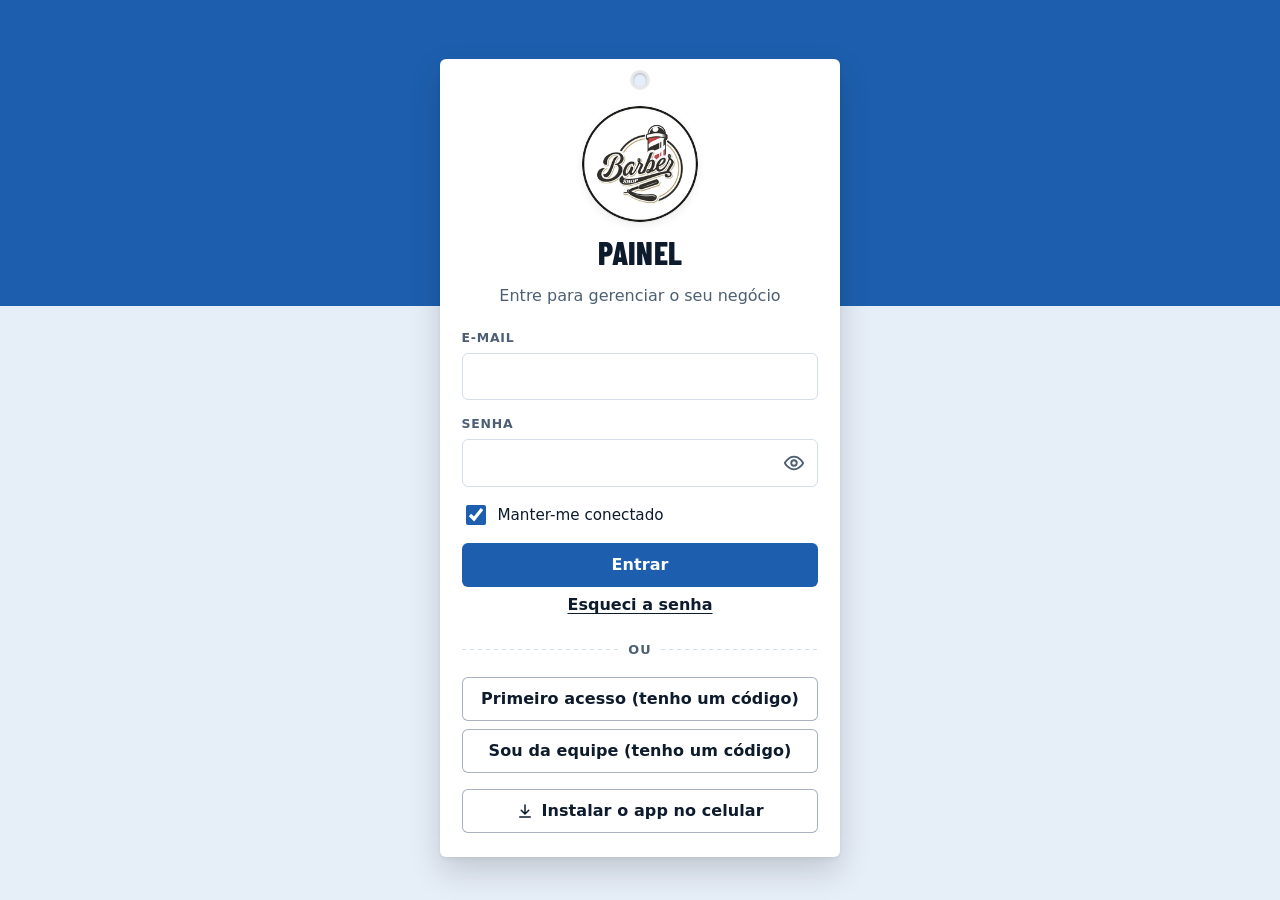
==== commit 7d4da11c: "Add files via upload" ====
--- a/app/index.html
+++ b/app/index.html
@@ -5,23 +5,26 @@
 <meta name="viewport" content="width=device-width, initial-scale=1, viewport-fit=cover">
 <meta name="theme-color" content="#1d5fae">
 <meta name="robots" content="noindex">
-<title>Painel da Barbearia</title>
+<title>Painel</title>
 <link rel="manifest" href="manifest.webmanifest">
 <link rel="icon" href="icones/icone-32.png">
 <link rel="apple-touch-icon" href="icones/icone-180.png">
 <meta name="apple-mobile-web-app-capable" content="yes">
 <meta name="mobile-web-app-capable" content="yes">
-<meta name="apple-mobile-web-app-title" content="Barbearia">
+<meta name="apple-mobile-web-app-title" content="Painel">
 <meta name="apple-mobile-web-app-status-bar-style" content="black">
 <link rel="stylesheet" href="../css/base.css">
+<link rel="stylesheet" href="../css/fontes.css">
 <link rel="stylesheet" href="../css/cardapio.css">
 <link rel="stylesheet" href="app.css">
+<link rel="stylesheet" href="../css/elegante.css">
 </head>
 <body>
 <div id="raiz"></div>
 <script src="../config.js"></script>
 <script src="../vendor/qrcode.js"></script>
 <script src="../js/supa.js"></script>
+<script src="../vendor/gsap.min.js"></script>
 <script src="../js/util.js"></script>
 <script src="../js/horario.js"></script>
 <script src="../js/pix.js"></script>
@@ -31,7 +34,9 @@
 <script src="horario-admin.js"></script>
 <script src="pagamento.js"></script>
 <script src="fila.js"></script>
+<script src="graficos.js"></script>
 <script src="caixa.js"></script>
+<script src="clientes.js"></script>
 <script src="balcao.js"></script>
 <script src="app.js"></script>
 </body>
--- a/css/base.css
+++ b/css/base.css
@@ -146,7 +146,7 @@
   background-image: linear-gradient(90deg, var(--linha) 50%, transparent 0); background-size: 10px 1px; background-repeat: repeat-x; background-position: top; }
 .passos { padding-left: 1.2rem; } .passos li { margin-bottom: .4rem; }
 .dica { font-size: .85rem; color: var(--suave); }
-#avisos { position: fixed; left: 50%; transform: translateX(-50%); bottom: calc(1rem + env(safe-area-inset-bottom)); z-index: 60; display: grid; gap: .5rem; width: min(92vw, 420px); }
+#avisos { align-content: start; position: fixed; left: 50%; transform: translateX(-50%); bottom: calc(1rem + env(safe-area-inset-bottom)); z-index: 60; display: grid; gap: .5rem; width: min(92vw, 420px); }
 body.com-barra #avisos { bottom: calc(5.5rem + env(safe-area-inset-bottom)); }
 .aviso { background: var(--tinta); color: var(--fundo); padding: .8rem 1rem; border-radius: var(--raio); box-shadow: var(--sombra-alta); font-size: .95rem; font-weight: 600;
   transition: opacity 200ms ease, transform 200ms ease; animation: aviso-entra 260ms var(--ease-out); }
@@ -189,3 +189,6 @@
 @media (prefers-reduced-motion: reduce) {
   *, *::before, *::after { animation-duration: 1ms !important; transition-duration: 1ms !important; }
 }
+/* com uma janela aberta, os avisos vão para o topo e não cobrem os campos */
+body:has(.modal-fundo) #avisos { top: calc(1rem + env(safe-area-inset-top)); bottom: auto; }
+#avisos { pointer-events: none; } #avisos .aviso { pointer-events: auto; }
--- a/css/cardapio.css
+++ b/css/cardapio.css
@@ -97,3 +97,9 @@
 @keyframes pulso { 0% { box-shadow: 0 0 0 0 color-mix(in srgb, currentColor 55%, transparent); } 70%, 100% { box-shadow: 0 0 0 6px transparent; } }
 .vazio-cardapio { text-align: center; padding: 2rem 1rem; color: var(--suave); border-radius: var(--raio);
   background: color-mix(in srgb, var(--cartao) 55%, transparent); outline: 1.5px dashed var(--linha); outline-offset: -1px; }
+/* no computador o trilho mostra a barra de rolagem (sem ela não dá para chegar ao fim com o mouse) */
+@media (hover: hover) and (pointer: fine) {
+  .barra-cat { scrollbar-width: thin; scrollbar-color: color-mix(in srgb, var(--cor-barra-texto) 45%, transparent) transparent; }
+  .barra-cat::-webkit-scrollbar { display: block; height: 6px; }
+  .barra-cat::-webkit-scrollbar-thumb { background: color-mix(in srgb, var(--cor-barra-texto) 45%, transparent); border-radius: 3px; }
+}
--- a/app/app.css
+++ b/app/app.css
@@ -3,7 +3,7 @@
 .topo-app .barra { display: flex; align-items: center; gap: .7rem; padding: .6rem 1rem; max-width: 900px; margin: 0 auto; }
 .topo-app .logo { width: 44px; height: 44px; border-radius: 50%; object-fit: cover; background: #fff; border: 0; flex: none;
   box-shadow: 0 0 0 2px color-mix(in srgb, var(--casca-texto) 85%, transparent), 0 2px 6px rgba(0, 0, 0, .25); }
-.topo-app .nome { font-family: var(--num); font-weight: 800; font-size: 1.3rem; line-height: 1; text-transform: uppercase; letter-spacing: .01em; }
+.topo-app .nome { font-family: var(--num); font-weight: var(--peso-num); font-size: 1.3rem; line-height: 1; text-transform: var(--titulo-caixa); letter-spacing: .01em; }
 .topo-app .papel { font-size: .76rem; color: var(--casca-suave); margin-top: .15rem; }
 .topo-app .sair-topo { background: transparent; color: var(--casca-texto); box-shadow: inset 0 0 0 1px color-mix(in srgb, var(--casca-texto) 45%, transparent); }
 .topo-app .sair-topo:hover { background: color-mix(in srgb, var(--casca-texto) 14%, transparent); }
@@ -37,10 +37,10 @@
 .form-equipe { display: grid; gap: .1rem 1rem; }
 @media (min-width: 760px) { .form-equipe { grid-template-columns: 1fr 1fr; } }
 .passo-titulo { display: flex; align-items: center; gap: .5rem; margin-bottom: 1rem; }
-.passo-titulo h1 { font-family: var(--num); font-weight: 800; font-size: 1.6rem; text-transform: uppercase; }
+.passo-titulo h1 { font-family: var(--num); font-weight: var(--peso-num); font-size: 1.6rem; text-transform: var(--titulo-caixa); }
 .passo-titulo button { background: none; border: 0; font-size: 1.4rem; cursor: pointer; width: 40px; height: 40px; border-radius: var(--raio); color: var(--tinta); }
 .passo-titulo button:hover { background: color-mix(in srgb, var(--tinta) 7%, transparent); }
-.codigo-grande { font-family: var(--num); font-weight: 800; font-size: 2.4rem; letter-spacing: .28em; text-align: center; padding: .7rem; background: color-mix(in srgb, var(--casca) 7%, var(--cartao)); border-radius: var(--raio); margin: .5rem 0 1rem;
+.codigo-grande { font-family: var(--num); font-weight: var(--peso-num); font-size: 2.4rem; letter-spacing: .28em; text-align: center; padding: .7rem; background: color-mix(in srgb, var(--casca) 7%, var(--cartao)); border-radius: var(--raio); margin: .5rem 0 1rem;
   box-shadow: inset 0 0 0 1.5px var(--casca); outline: 1px dashed color-mix(in srgb, var(--casca) 60%, transparent); outline-offset: -6px; }
 .instalar-fixo { margin-top: 1rem; }
 
@@ -54,7 +54,7 @@
 /* ---------- serviços & produtos ---------- */
 .barra-fixa { position: sticky; top: 112px; z-index: 5; margin: -1.1rem -1rem 1rem; }
 .cab-cat { display: flex; align-items: center; justify-content: space-between; gap: .75rem; flex-wrap: wrap; margin: .25rem 0 1rem; }
-.cab-cat h2 { margin: 0; display: flex; align-items: center; gap: .5rem; flex-wrap: wrap; font-family: var(--num); font-weight: 800; font-size: 1.6rem; text-transform: uppercase; line-height: 1; }
+.cab-cat h2 { margin: 0; display: flex; align-items: center; gap: .5rem; flex-wrap: wrap; font-family: var(--num); font-weight: var(--peso-num); font-size: 1.6rem; text-transform: var(--titulo-caixa); line-height: 1; }
 .tipos-cat { display: grid; gap: .4rem; }
 .tipo-op { display: flex; align-items: center; gap: .55rem; padding: .65rem .75rem; border-radius: var(--raio); color: var(--tinta); font-weight: 600; font-size: .95rem; margin: 0; cursor: pointer; letter-spacing: 0; text-transform: none;
   box-shadow: inset 0 0 0 1px var(--linha); transition: box-shadow 160ms ease; }
@@ -74,28 +74,25 @@
 .cat-linha { display: grid; grid-template-columns: 32px 1fr auto auto; gap: .4rem .5rem; align-items: center; padding: .6rem; border-radius: var(--raio); box-shadow: inset 0 0 0 1px var(--linha); }
 .cat-linha .cat-ic { font-size: 1.3rem; text-align: center; }
 .cat-linha input { min-height: 40px; padding: .45rem .6rem; }
-.cat-linha .pequeno { grid-column: 2 / -1; grid-row: 2; }
+.cat-linha .pequeno { grid-column: 2; grid-row: 2; }
+.cat-linha select { grid-column: 3 / 5; grid-row: 1; min-height: 40px; padding: .4rem .55rem; width: auto; }
+.cat-linha [data-a="salvar"] { grid-column: 3; grid-row: 2; }
+.cat-linha [data-a="excluir"] { grid-column: 4; grid-row: 2; }
+.tipo-op span { display: grid; gap: .1rem; }
+.tipo-op small { font-weight: 500; color: var(--suave); font-size: .82rem; }
 .foto-escolha { display: grid; grid-template-columns: 96px 1fr; gap: .85rem; align-items: center; margin-bottom: .95rem; }
 .foto-escolha img { width: 96px; height: 96px; object-fit: cover; border-radius: var(--raio); background: color-mix(in srgb, var(--casca) 9%, var(--cartao)); box-shadow: inset 0 0 0 1px var(--linha); }
 .foto-escolha input[type=file] { min-height: 0; padding: .4rem; font-size: .85rem; }
 .previa-desconto { font-size: 1.05rem; background: color-mix(in srgb, var(--casca) 7%, var(--cartao)); border-radius: var(--raio); padding: .75rem; text-align: center; }
-.previa-desconto b { font-family: var(--num); font-weight: 800; font-size: 1.5rem; }
+.previa-desconto b { font-family: var(--num); font-weight: var(--peso-num); font-size: 1.5rem; }
 .previa-desconto s { color: var(--suave); }
 
 /* ---------- configurações: temas como amostras de etiqueta ---------- */
-.temas { display: grid; grid-template-columns: repeat(auto-fill, minmax(96px, 1fr)); gap: .55rem; }
-.tema-op { display: grid; justify-items: center; gap: .45rem; padding: .65rem .35rem .55rem; border: 0; border-radius: var(--raio); background: var(--cartao); color: var(--tinta); font: inherit; font-size: .85rem; font-weight: 700; cursor: pointer;
-  box-shadow: inset 0 0 0 1px var(--linha); transition: transform 140ms var(--ease-out), box-shadow 160ms ease; }
-.tema-op:active { transform: scale(0.97); }
-.tema-op[aria-pressed="true"] { box-shadow: inset 0 0 0 2px var(--tinta); }
-.amostra { position: relative; width: 56px; height: 40px; border-radius: 3px; overflow: hidden; background: var(--fundo); box-shadow: 0 0 0 1px rgba(0, 0, 0, .12); display: block; }
-.amostra i { position: absolute; left: 0; right: 0; top: 0; height: 13px; background: var(--casca); }
-.amostra b { position: absolute; left: 50%; bottom: 5px; width: 16px; height: 18px; margin-left: -8px; background: var(--cartao); border-radius: 2px; box-shadow: 0 1px 2px rgba(0, 0, 0, .2); }
 
 /* ---------- horário ---------- */
 .dias { display: grid; gap: .5rem; margin-bottom: 1rem; }
 .dia { display: grid; gap: .5rem; padding: .75rem; border-radius: var(--raio); box-shadow: inset 0 0 0 1px var(--linha); }
-.dia-nome { font-family: var(--num); font-weight: 800; font-size: 1.2rem; text-transform: uppercase; letter-spacing: .02em; }
+.dia-nome { font-family: var(--num); font-weight: var(--peso-num); font-size: 1.2rem; text-transform: var(--titulo-caixa); letter-spacing: .02em; }
 .dia-campos { display: grid; grid-template-columns: repeat(2, minmax(0, 1fr)); gap: .5rem; align-items: end; }
 .dia-campos label:not(.linha-check) { margin: 0; }
 .dia-campos input[type=time] { margin-top: .25rem; min-height: 42px; padding: .45rem .5rem; font-variant-numeric: tabular-nums; }
@@ -131,7 +128,7 @@
 .fila-painel > .cartao + .cartao { margin-top: 0; }
 .avisos-cartao { display: flex; gap: .75rem; align-items: center; justify-content: space-between; flex-wrap: wrap; }
 .avisos-acoes { display: flex; gap: .75rem; align-items: center; flex-wrap: wrap; }
-.contador-pend { display: inline-grid; place-items: center; min-width: 24px; height: 24px; border-radius: 12px; background: var(--vermelho); color: #fff; font-family: var(--num); font-weight: 800; font-size: .95rem; padding: 0 .4rem; vertical-align: middle; font-variant-numeric: tabular-nums; }
+.contador-pend { display: inline-grid; place-items: center; min-width: 24px; height: 24px; border-radius: 12px; background: var(--vermelho); color: #fff; font-family: var(--num); font-weight: var(--peso-num); font-size: .95rem; padding: 0 .4rem; vertical-align: middle; font-variant-numeric: tabular-nums; }
 /* pedido esperando = etiqueta com canhoto (as ações ficam no canhoto) */
 .pendente { position: relative; border-radius: var(--raio); padding: .8rem .85rem 0; display: grid; gap: .3rem; margin-bottom: .7rem; background: var(--cartao);
   box-shadow: inset 0 0 0 1.5px var(--ouro), 0 4px 12px rgba(0, 0, 0, .08); animation: chega 360ms var(--ease-out); }
@@ -149,7 +146,7 @@
 .fila-item.atendendo { background: color-mix(in srgb, var(--verde) 9%, var(--cartao)); box-shadow: inset 0 0 0 2px var(--verde); outline: 1px dashed color-mix(in srgb, var(--verde) 55%, transparent); outline-offset: -6px; }
 .fila-item.agendado { box-shadow: inset 0 0 0 1.5px var(--roxo); background: color-mix(in srgb, var(--roxo) 5%, var(--cartao)); }
 .fila-item.atendendo.agendado { box-shadow: inset 0 0 0 2px var(--verde); }
-.fi-pos { font-family: var(--num); font-weight: 800; font-size: 1.7rem; line-height: 1; text-align: center; color: var(--tinta); font-variant-numeric: tabular-nums; }
+.fi-pos { font-family: var(--num); font-weight: var(--peso-num); font-size: 1.7rem; line-height: 1; text-align: center; color: var(--tinta); font-variant-numeric: tabular-nums; }
 .fila-item.atendendo .fi-pos { color: var(--verde); }
 .fi-pos svg { width: 26px; height: 26px; display: block; margin: 0 auto; }
 .fi-info b { font-size: 1rem; }
@@ -166,7 +163,7 @@
 /* ---------- caixa ---------- */
 .caixa-hoje { position: relative; background: var(--casca); color: var(--casca-texto); overflow: hidden; }
 .caixa-hoje .rotulo-kpi { color: var(--casca-suave); }
-.heroi { font-family: var(--num); font-size: 3.4rem; font-weight: 800; line-height: 1; letter-spacing: -.01em; margin: .3rem 0 .5rem; font-variant-numeric: tabular-nums; }
+.heroi { font-family: var(--num); font-size: 3.4rem; font-weight: var(--peso-num); line-height: 1; letter-spacing: -.01em; margin: .3rem 0 .5rem; font-variant-numeric: tabular-nums; }
 .caixa-hoje-detalhe { display: flex; gap: .4rem 1.1rem; flex-wrap: wrap; font-size: .92rem; color: var(--casca-suave); }
 .caixa-hoje-detalhe b { color: var(--casca-texto); }
 .caixa-corpo { display: grid; gap: 1rem; margin-top: 1rem; }
@@ -185,21 +182,54 @@
 .caixa-hoje .rotulo-kpi { font-size: .74rem; font-weight: 800; letter-spacing: .08em; text-transform: uppercase; }
 .kpis > .kpi:last-child:nth-child(odd) { grid-column: 1 / -1; }
 @media (min-width: 640px) { .kpis > .kpi:last-child:nth-child(odd) { grid-column: auto; } }
-.valor-kpi { font-family: var(--num); font-size: 1.75rem; font-weight: 800; line-height: 1.05; margin-top: .2rem; font-variant-numeric: tabular-nums; overflow-wrap: anywhere; }
+.valor-kpi { font-family: var(--num); font-size: 1.75rem; font-weight: var(--peso-num); line-height: 1.05; margin-top: .2rem; font-variant-numeric: tabular-nums; overflow-wrap: anywhere; }
 .nota-kpi { font-size: .72rem; color: var(--suave); margin-top: .15rem; }
-.grafico { width: 100%; height: auto; max-height: 240px; display: block; margin-top: .5rem; }
-.grafico .eixo { stroke: var(--linha); stroke-width: 1; }
-.grafico .marca { fill: var(--casca); }
-.grafico .col:hover .marca, .grafico .col:focus .marca { fill: var(--tinta); }
-.grafico .col:focus { outline: none; }
-.grafico .rotulo-valor { font-size: 9px; fill: var(--tinta); font-weight: 700; }
-.grafico .rotulo-eixo { font-size: 10px; fill: var(--suave); }
-.ranking { display: grid; gap: .5rem; margin-top: .6rem; }
-.rk-linha { display: grid; grid-template-columns: minmax(80px, 34%) 1fr auto; gap: .6rem; align-items: center; font-size: .9rem; }
+/* ---------- gráficos (app/graficos.js) ---------- */
+.g-quadro { position: relative; margin-top: .4rem; }
+.grafico { width: 100%; height: auto; max-height: 260px; display: block; overflow: visible; }
+.grafico .g-grade { stroke: color-mix(in srgb, var(--tinta) 9%, transparent); stroke-width: 1; shape-rendering: crispEdges; }
+.grafico .g-base { stroke: color-mix(in srgb, var(--tinta) 28%, transparent); stroke-width: 1; shape-rendering: crispEdges; }
+.grafico .g-eixo-y { font: 600 11px var(--ui); fill: var(--suave); font-variant-numeric: tabular-nums; }
+.grafico .g-eixo-x { font: 600 12px var(--ui); fill: var(--suave); }
+.grafico .hoje .g-eixo-x { fill: var(--tinta); font-weight: 800; }
+.grafico .g-valor { font: var(--peso-num) 13px var(--num); fill: var(--tinta); font-variant-numeric: tabular-nums; }
+.grafico .g-marca { fill: color-mix(in srgb, var(--casca) 72%, var(--cartao)); transition: fill 160ms ease, opacity 160ms ease; }
+.grafico .hoje .g-marca, .grafico .maior .g-marca { fill: var(--casca); }
+.grafico .g-trilho { fill: transparent; }
+.grafico .g-alvo { fill: transparent; cursor: default; }
+.grafico .g-col { outline: none; }
+.grafico .g-col.apagada .g-marca { opacity: .38; }
+.grafico .g-col:focus-visible .g-trilho { stroke: var(--ouro); stroke-width: 2; }
+.grafico .g-mostrador { display: none; }
+.g-dica { position: absolute; z-index: 3; pointer-events: none; display: grid; gap: .05rem; padding: .45rem .65rem; border-radius: var(--raio); background: var(--tinta); color: var(--cartao);
+  box-shadow: var(--sombra-alta); font-size: .78rem; white-space: nowrap; }
+.g-dica b { font-family: var(--num); font-weight: var(--peso-num); font-size: 1.05rem; font-variant-numeric: tabular-nums; }
+.g-dica span { opacity: .78; }
+.ranking { display: grid; gap: .55rem; margin-top: .6rem; }
+.rk-linha { display: grid; grid-template-columns: minmax(80px, 34%) 1fr auto; gap: .6rem; align-items: center; font-size: .9rem; border-radius: 4px; outline: none; }
+.rk-linha:focus-visible { box-shadow: 0 0 0 2px var(--ouro); }
 .rk-nome { overflow: hidden; text-overflow: ellipsis; white-space: nowrap; }
-.rk-trilho { height: 14px; display: block; }
-.rk-barra { display: block; height: 100%; background: var(--casca); border-radius: 0 3px 3px 0; }
-.rk-valor { font-variant-numeric: tabular-nums; font-weight: 700; }
+.rk-trilho { height: 14px; display: block; border-radius: 0 4px 4px 0; background: color-mix(in srgb, var(--casca) 7%, transparent); }
+.rk-barra { display: block; height: 100%; background: color-mix(in srgb, var(--casca) 72%, var(--cartao)); border-radius: 0 4px 4px 0; transition: background-color 160ms ease; }
+.rk-linha.lider .rk-barra, .rk-linha:hover .rk-barra, .rk-linha:focus-visible .rk-barra { background: var(--casca); }
+.rk-valor { font-variant-numeric: tabular-nums; font-weight: 700; min-width: 3ch; text-align: right; }
+/* Elegante: marcações de mostrador no eixo, grade mais leve, colunas com trilho de vidro */
+[data-estilo="elegante"] .grafico .g-mostrador { display: inline; }
+[data-estilo="elegante"] .grafico .g-indice { stroke: color-mix(in srgb, var(--tinta) 22%, transparent); stroke-width: 1; }
+[data-estilo="elegante"] .grafico .g-indice.forte { stroke: color-mix(in srgb, var(--tinta) 45%, transparent); stroke-width: 1.5; }
+[data-estilo="elegante"] .grafico .g-grade { stroke: color-mix(in srgb, var(--tinta) 6%, transparent); }
+[data-estilo="elegante"] .grafico .g-trilho { fill: color-mix(in srgb, var(--casca) 6%, transparent); }
+[data-estilo="elegante"] .grafico .g-valor { font-weight: 500; }
+[data-estilo="elegante"] .g-dica { border-radius: 12px; background: color-mix(in srgb, var(--tinta) 88%, transparent); -webkit-backdrop-filter: blur(12px); backdrop-filter: blur(12px); }
+.rk-trilho { position: relative; }
+.rk-indice { display: none; }
+/* Elegante: o ranking ganha o fio e as marcações de mostrador (25/50/75%) no lugar da trilha cheia */
+[data-estilo="elegante"] .rk-trilho { height: 10px; background: transparent; border-radius: 0;
+  background-image: linear-gradient(color-mix(in srgb, var(--tinta) 16%, transparent), color-mix(in srgb, var(--tinta) 16%, transparent));
+  background-size: 100% 1px; background-position: 0 50%; background-repeat: no-repeat; }
+[data-estilo="elegante"] .rk-indice { display: block; position: absolute; z-index: 0; top: 1px; bottom: 1px; width: 1px; background: color-mix(in srgb, var(--tinta) 22%, transparent); }
+[data-estilo="elegante"] .rk-indice.forte { top: -1px; bottom: -1px; background: color-mix(in srgb, var(--tinta) 40%, transparent); }
+[data-estilo="elegante"] .rk-barra { position: relative; z-index: 2; border-radius: 999px; box-shadow: 0 0 0 2px var(--cartao); }
 .tabela-rolar { overflow-x: auto; margin-top: .6rem; }
 .tabela { width: 100%; border-collapse: collapse; font-size: .88rem; }
 .tabela th, .tabela td { text-align: left; padding: .5rem .5rem; border-bottom: 1px solid var(--linha); vertical-align: top; }
@@ -224,7 +254,7 @@
 @keyframes pdv-entra { from { opacity: 0; transform: translateY(16px); } }
 .pdv-topo { background: var(--casca); color: var(--casca-texto); flex: none; box-shadow: 0 6px 18px rgba(0, 0, 0, .12); }
 .pdv-barra { display: flex; align-items: center; justify-content: space-between; gap: .5rem; max-width: 900px; margin: 0 auto; padding: .7rem 1rem 0; }
-.pdv-barra h1 { margin: 0; font-family: var(--num); font-weight: 800; font-size: 1.6rem; line-height: 1; text-transform: uppercase; letter-spacing: .01em; }
+.pdv-barra h1 { margin: 0; font-family: var(--num); font-weight: var(--peso-num); font-size: 1.6rem; line-height: 1; text-transform: var(--titulo-caixa); letter-spacing: .01em; }
 .pdv-fechar { color: var(--casca-texto); }
 .pdv-fechar:hover { background: color-mix(in srgb, var(--casca-texto) 14%, transparent); color: var(--casca-texto); }
 .pdv-sub { max-width: 900px; margin: .2rem auto .6rem; padding: 0 1rem; font-size: .85rem; color: var(--casca-suave); }
@@ -242,23 +272,23 @@
 .pdv-dica { margin: 0 auto; color: var(--suave); text-align: center; }
 .pdv-resumo { flex: 1; min-width: 0; display: flex; align-items: center; gap: .65rem; border: 0; background: none; color: var(--tinta); font: inherit; text-align: left; cursor: pointer; padding: .2rem; border-radius: var(--raio); }
 .pdv-resumo:hover { background: color-mix(in srgb, var(--tinta) 5%, transparent); }
-.pdv-qtd { display: grid; place-items: center; min-width: 40px; height: 40px; padding: 0 .4rem; border-radius: 20px; background: var(--casca); color: var(--casca-texto); font-family: var(--num); font-weight: 800; font-size: 1.3rem; animation: conta 260ms var(--ease-out); }
+.pdv-qtd { display: grid; place-items: center; min-width: 40px; height: 40px; padding: 0 .4rem; border-radius: 20px; background: var(--casca); color: var(--casca-texto); font-family: var(--num); font-weight: var(--peso-num); font-size: 1.3rem; animation: conta 260ms var(--ease-out); }
 @keyframes conta { from { transform: scale(.8); } }
 .pdv-txt { display: grid; line-height: 1.1; }
 .pdv-txt small { color: var(--suave); font-weight: 700; font-size: .78rem; }
-.pdv-txt b { font-family: var(--num); font-weight: 800; font-size: 1.7rem; }
+.pdv-txt b { font-family: var(--num); font-weight: var(--peso-num); font-size: 1.7rem; }
 .pdv-fechar-conta { flex: none; min-height: 50px; padding: .6rem 1.2rem; font-size: 1rem; }
 @media (min-width: 900px) { .pdv-comanda { padding-left: calc((100vw - 900px) / 2 + 1rem); padding-right: calc((100vw - 900px) / 2 + 1rem); } }
 
 /* fechar a comanda */
 .modal-comanda .modal { max-width: 560px; }
 .cmd-itens { margin-bottom: .4rem; }
-.cmd-linha .qtd b { min-width: 1.6em; text-align: center; font-family: var(--num); font-weight: 800; font-size: 1.2rem; }
+.cmd-linha .qtd b { min-width: 1.6em; text-align: center; font-family: var(--num); font-weight: var(--peso-num); font-size: 1.2rem; }
 .cmd-linha .qtd .btn { min-width: 36px; padding: 0; font-size: 1.1rem; }
 .total-receber { display: flex; align-items: baseline; justify-content: space-between; gap: 1rem; padding: .7rem .9rem; margin: .4rem 0 1rem; border-radius: var(--raio);
   background: var(--casca); color: var(--casca-texto); }
 .total-receber span { font-weight: 800; font-size: .78rem; letter-spacing: .08em; text-transform: uppercase; color: var(--casca-suave); }
-.total-receber b { font-family: var(--num); font-weight: 800; font-size: 2.2rem; line-height: 1; }
+.total-receber b { font-family: var(--num); font-weight: var(--peso-num); font-size: 2.2rem; line-height: 1; }
 .grupo { border: 0; padding: 0; margin: 0 0 1rem; min-width: 0; }
 .grupo legend { padding: 0; margin-bottom: .45rem; font-size: .78rem; font-weight: 700; letter-spacing: .06em; text-transform: uppercase; color: var(--suave); }
 .chips-linha { display: flex; gap: .4rem; flex-wrap: wrap; --cor-barra: var(--cartao); --cor-barra-texto: var(--tinta); }
@@ -273,13 +303,13 @@
 .troco { margin-top: .2rem; }
 .troco-linha { position: relative; }
 .troco-rs { position: absolute; left: .8rem; top: 50%; transform: translateY(-50%); font-weight: 700; color: var(--suave); pointer-events: none; }
-.troco-linha input { padding-left: 2.6rem; font-family: var(--num); font-weight: 800; font-size: 1.5rem; font-variant-numeric: tabular-nums; min-height: 52px; }
+.troco-linha input { padding-left: 2.6rem; font-family: var(--num); font-weight: var(--peso-num); font-size: 1.5rem; font-variant-numeric: tabular-nums; min-height: 52px; }
 .notas { display: flex; flex-wrap: wrap; gap: .4rem; margin: .55rem 0 .2rem; --cor-barra: var(--cartao); --cor-barra-texto: var(--tinta); }
 .notas .chip { font-variant-numeric: tabular-nums; }
 .troco-res { display: flex; align-items: baseline; justify-content: space-between; gap: 1rem; margin-top: .55rem; padding: .65rem .85rem; border-radius: var(--raio); min-height: 3rem;
   background: color-mix(in srgb, var(--tinta) 4%, var(--cartao)); transition: background-color 200ms ease; }
 .troco-res span { font-weight: 800; font-size: .8rem; letter-spacing: .08em; text-transform: uppercase; }
-.troco-res b { font-family: var(--num); font-weight: 800; font-size: 2rem; line-height: 1; }
+.troco-res b { font-family: var(--num); font-weight: var(--peso-num); font-size: 2rem; line-height: 1; }
 .troco-res.ok { background: var(--ok-fundo); color: var(--ok-texto); }
 .troco-res.falta { background: var(--erro-fundo); color: var(--erro-texto); }
 .troco-res.falta:not(:has(b)) { font-weight: 600; font-size: .9rem; }
@@ -295,7 +325,7 @@
 .misto .troco-linha input { font-size: 1.3rem; }
 #cmd-misto-troco .troco { margin-top: .8rem; }
 .cmd-nome-op { margin-top: 1rem; }
-.pdv .titulo-lista { font-family: var(--num); font-weight: 800; font-size: 1.7rem; line-height: 1; text-transform: uppercase; letter-spacing: .01em; margin: .6rem 0 .85rem; }
+.pdv .titulo-lista { font-family: var(--num); font-weight: var(--peso-num); font-size: 1.7rem; line-height: 1; text-transform: var(--titulo-caixa); letter-spacing: .01em; margin: .6rem 0 .85rem; }
 .cmd-linha { display: grid; grid-template-columns: 48px minmax(0, 1fr) auto; gap: .65rem; align-items: center; padding: .55rem 0;
   background-image: linear-gradient(90deg, var(--linha) 50%, transparent 0); background-size: 8px 1px; background-repeat: repeat-x; background-position: bottom; }
 .cmd-linha img { width: 48px; height: 48px; border-radius: 3px; object-fit: cover; background: color-mix(in srgb, var(--casca) 9%, var(--cartao)); }
@@ -310,3 +340,184 @@
 .pdv-busca { max-width: 900px; margin: 0 auto; padding: 0 1rem .65rem; }
 .modal-comanda .modal-rodape { position: sticky; bottom: 0; z-index: 1; background-color: var(--cartao); }
 body.pdv-aberto:has(.modal-fundo) #avisos { bottom: auto; }
+.cats-ferramentas { display: flex; flex-wrap: wrap; gap: .4rem; margin: 0 0 1rem; }
+.cats-ferramentas .btn svg { width: 16px; height: 16px; }
+.taxas { display: grid; gap: 0 1rem; margin-top: .75rem; }
+@media (min-width: 760px) { .taxas { grid-template-columns: 1fr 1fr; max-width: 640px; } }
+.taxa-linha { position: relative; max-width: 200px; }
+.taxa-linha input { padding-right: 2.2rem; font-variant-numeric: tabular-nums; }
+.taxa-linha span { position: absolute; right: .85rem; top: 50%; transform: translateY(-50%); color: var(--suave); font-weight: 700; }
+
+/* ---------- pagamento em várias formas ---------- */
+.forma-seg[aria-pressed="true"] { background: color-mix(in srgb, var(--ouro) 10%, var(--campo)); box-shadow: inset 0 0 0 2px var(--ouro); }
+.forma-seg:disabled { opacity: .45; cursor: not-allowed; }
+.pg-linhas { display: grid; gap: .45rem; margin-top: .7rem; }
+.pg-linhas:empty { display: none; }
+.pg-linha { display: grid; grid-template-columns: minmax(96px, auto) minmax(0, 1fr) 44px; gap: .5rem; align-items: center; padding: .45rem .5rem .45rem .7rem; border-radius: var(--raio);
+  background: color-mix(in srgb, var(--casca) 5%, var(--cartao)); box-shadow: inset 0 0 0 1px var(--linha); animation: chega 240ms var(--ease-out); }
+.pg-forma { display: inline-flex; align-items: center; gap: .4rem; }
+.pg-forma svg { width: 20px; height: 20px; flex: none; color: var(--casca); }
+.pg-linha .troco-linha input { min-height: 44px; font-size: 1.3rem; }
+.pg-remover { width: 44px; height: 44px; border: 0; background: none; color: var(--suave); border-radius: var(--raio); cursor: pointer; display: grid; place-items: center; }
+.pg-remover:hover { background: color-mix(in srgb, var(--vermelho) 10%, transparent); color: var(--vermelho); }
+.pg-remover svg { width: 18px; height: 18px; }
+.pg-taxa { grid-column: 1 / -1; color: var(--suave); margin-top: -.15rem; }
+.pg-situacao { display: grid; grid-template-columns: 1fr 1fr; gap: .5rem; margin-top: .6rem; }
+.pg-situacao.vazio { display: none; }
+.pg-situacao > div { display: grid; gap: .1rem; padding: .55rem .75rem; border-radius: var(--raio); background: color-mix(in srgb, var(--tinta) 4%, var(--cartao)); }
+.pg-situacao span { font-size: .72rem; font-weight: 800; letter-spacing: .07em; text-transform: uppercase; color: var(--suave); }
+.pg-situacao b { font-family: var(--num); font-weight: var(--peso-num); font-size: 1.5rem; line-height: 1; }
+.pg-situacao.ok > div:last-child { background: var(--ok-fundo); color: var(--ok-texto); }
+.pg-situacao.falta > div:last-child { background: var(--alerta-fundo); color: var(--alerta-texto); }
+.pg-situacao.erro > div:last-child { background: var(--erro-fundo); color: var(--erro-texto); }
+.pg-situacao > div:last-child span { color: inherit; }
+.pg-dica { margin: .6rem 0 0; }
+.pg-troco .troco { margin-top: .9rem; }
+#cmd-prazo-campos { margin-top: .9rem; }
+.formas-seg { grid-template-columns: repeat(auto-fit, minmax(84px, 1fr)); }
+@media (min-width: 520px) { .formas-seg { grid-template-columns: repeat(auto-fit, minmax(84px, 1fr)); } }
+.fila-ferramentas { display: flex; flex-wrap: wrap; gap: .5rem; }
+.fila-ferramentas .btn { flex: 1 1 200px; min-height: 48px; }
+.contador-neutro { background: var(--casca); color: var(--casca-texto); }
+.btn .contador-pend { margin-left: .2rem; }
+.ag-dia + .ag-dia { margin-top: 1rem; }
+.ag-dia h3 { font-family: var(--num); font-weight: var(--peso-num); font-size: 1.15rem; text-transform: var(--titulo-caixa); letter-spacing: .02em; margin: 0 0 .4rem; }
+.ag-item { display: grid; grid-template-columns: 58px minmax(0, 1fr) auto; gap: .6rem; align-items: center; padding: .55rem 0;
+  background-image: linear-gradient(90deg, var(--linha) 50%, transparent 0); background-size: 8px 1px; background-repeat: repeat-x; background-position: bottom; }
+.ag-hora { font-family: var(--num); font-weight: var(--peso-num); font-size: 1.45rem; color: var(--roxo); }
+.ag-resumo .total-receber span { text-transform: none; letter-spacing: 0; font-size: .9rem; font-weight: 700; }
+.ag-resumo .total-receber b { font-size: 1.8rem; }
+#ag-horas input[type=time] { max-width: 180px; font-variant-numeric: tabular-nums; }
+.dias-chips { --cor-barra: var(--cartao); --cor-barra-texto: var(--tinta); display: flex; gap: .4rem; overflow-x: auto; padding-bottom: .3rem; }
+.slots { --cor-barra: var(--cartao); --cor-barra-texto: var(--tinta); display: flex; flex-wrap: wrap; gap: .4rem; }
+.slots .chip { font-variant-numeric: tabular-nums; }
+.caixa-hoje-liquido { display: flex; gap: .4rem 1.1rem; flex-wrap: wrap; margin-top: .55rem; padding-top: .55rem; font-size: .92rem; color: var(--casca-suave);
+  background-image: linear-gradient(90deg, color-mix(in srgb, var(--casca-texto) 40%, transparent) 50%, transparent 0); background-size: 8px 1px; background-repeat: repeat-x; }
+.caixa-hoje-liquido b { color: var(--casca-texto); }
+#r-saida .tabela td:nth-last-child(2), #r-saida .tabela th:nth-last-child(2) { text-align: right; white-space: nowrap; font-variant-numeric: tabular-nums; }
+.tabela td:last-child:has(.btn-excluir) { width: 1%; }
+.btn-excluir { color: var(--vermelho); }
+.btn-excluir svg { width: 15px; height: 15px; }
+/* relatório: cada forma de pagamento numa linha */
+.rel-parte, .rel-extra { display: block; white-space: nowrap; }
+.rel-extra { color: var(--suave); font-size: .82em; }
+.tabela-vendas td:nth-child(4) { min-width: 13rem; }
+.tabela-vendas .selo { margin-left: .25rem; vertical-align: 1px; }
+/* totais do relatório: o líquido em destaque, como o TOTAL da comanda */
+.total-banda { display: grid; gap: .6rem; margin-top: .6rem; padding: .85rem 1rem; border-radius: var(--raio); background: var(--casca); color: var(--casca-texto); }
+.total-banda.com-taxa { grid-template-columns: 1.4fr 1fr; align-items: end; }
+.total-banda .kpi { background: none; box-shadow: none; padding: 0; }
+.total-banda .rotulo-kpi { color: var(--casca-suave); font-weight: 800; font-size: .74rem; letter-spacing: .08em; text-transform: uppercase; }
+.total-banda .valor-kpi { font-size: 2.3rem; line-height: 1; }
+.total-banda.com-taxa .kpi + .kpi .valor-kpi { font-size: 1.45rem; }
+.total-banda .nota-kpi { color: var(--casca-suave); }
+/* relatório no celular: cada venda vira um bloco (sem rolar para o lado), com o Excluir à vista */
+@media (max-width: 640px) {
+  .tabela-vendas thead { display: none; }
+  .tabela-vendas, .tabela-vendas tbody { display: block; }
+  .tabela-vendas tr { display: grid; grid-template-columns: minmax(0, 1fr) auto; gap: .15rem .75rem; padding: .7rem 0;
+    background-image: linear-gradient(90deg, var(--linha) 50%, transparent 0); background-size: 8px 1px; background-repeat: repeat-x; background-position: bottom; }
+  .tabela-vendas td { display: block; border: 0; padding: 0; text-align: left !important; white-space: normal !important; min-width: 0 !important; }
+  .tabela-vendas td:nth-child(1) { grid-column: 1; color: var(--suave); font-size: .8rem; font-variant-numeric: tabular-nums; }
+  .tabela-vendas td:nth-child(2) { grid-column: 1; font-weight: 700; font-size: .98rem; }
+  .tabela-vendas td:nth-child(3) { grid-column: 1; }
+  .tabela-vendas td:nth-child(4) { grid-column: 1; color: var(--suave); font-size: .85rem; }
+  .tabela-vendas td:nth-child(5) { grid-column: 2; grid-row: 1 / span 2; align-self: start; font-family: var(--num); font-weight: var(--peso-num); font-size: 1.35rem; text-align: right !important; }
+  .tabela-vendas td:nth-child(6) { grid-column: 2; grid-row: 3 / span 2; align-self: end; justify-self: end; width: auto !important; }
+  .tabela-vendas tbody tr:hover { background-color: transparent; }
+}
+.caixa-menu { flex-wrap: wrap; }
+@media (min-width: 860px) { .caixa-menu { flex-wrap: nowrap; } }
+@media (hover: hover) and (pointer: fine) {
+  .dias-chips { scrollbar-width: thin; scrollbar-color: color-mix(in srgb, var(--tinta) 30%, transparent) transparent; }
+}
+/* chips dentro de cartões (relatórios, escolhas): cores do cartão, não do trilho do topo */
+.abas-mini, .chips-linha, .notas, .slots, .dias-chips, .ag-marcados { --cor-barra: var(--cartao); --cor-barra-texto: var(--tinta); }
+.abas-mini { display: flex; gap: .4rem; flex-wrap: wrap; margin-bottom: .6rem; }
+.formas-seg.formas-n2 { grid-template-columns: repeat(2, minmax(0, 1fr)); }
+.formas-seg.formas-n3 { grid-template-columns: repeat(3, minmax(0, 1fr)); }
+.formas-seg.formas-n4 { grid-template-columns: repeat(2, minmax(0, 1fr)); }
+@media (min-width: 640px) { .formas-seg.formas-n4 { grid-template-columns: repeat(4, minmax(0, 1fr)); } }
+.prazo-alternar { width: 100%; margin-top: .5rem; justify-content: center; }
+.prazo-alternar svg { width: 18px; height: 18px; }
+.prazo-alternar[aria-pressed="true"] { box-shadow: inset 0 0 0 2px var(--ouro); background: color-mix(in srgb, var(--ouro) 10%, var(--campo)); }
+.forma-cartao { display: grid; border-radius: var(--raio); }
+.forma-cartao:has(.taxa-campo:not(.oculto)) .forma { border-bottom-left-radius: 0; border-bottom-right-radius: 0; }
+.taxa-campo { display: grid; grid-template-columns: auto minmax(0, 140px) auto; align-items: center; gap: .5rem; padding: .6rem .8rem .7rem 2.6rem;
+  border-radius: 0 0 var(--raio) var(--raio); box-shadow: inset 0 0 0 1px var(--linha); margin-top: -1px; background: color-mix(in srgb, var(--casca) 4%, var(--cartao)); }
+.taxa-campo label { margin: 0; text-transform: none; letter-spacing: 0; font-size: .85rem; color: var(--tinta); }
+.taxa-campo .taxa-linha input { min-height: 40px; }
+.taxa-campo { grid-template-columns: auto 104px auto; justify-content: start; padding-left: 2.65rem; }
+.taxa-campo label { white-space: nowrap; }
+.taxa-campo .taxa-linha { max-width: none; }
+.taxa-campo .taxa-linha input { padding: .4rem 1.9rem .4rem .6rem; }
+.taxa-campo .taxa-linha span { right: .6rem; }
+/* ajuste: relatório cabe no cartão do computador, Excluir sempre inteiro */
+.tabela-vendas td:nth-child(4) { min-width: 10.5rem; }
+.tabela-vendas td:nth-child(2), .tabela-vendas td:nth-child(3) { min-width: 0; }
+.tabela-vendas td:last-child { width: 1%; white-space: nowrap; }
+/* ajuste: taxa do banco cabe no celular */
+.forma-cartao, .forma-cartao .forma { min-width: 0; max-width: 100%; }
+.taxa-campo { grid-template-columns: auto 6.5rem; padding-left: 2.65rem; }
+.taxa-campo small { grid-column: 1 / -1; margin-top: -.15rem; }
+
+/* ---------- clientes salvos ---------- */
+.rotulo-com-acao { display: flex; justify-content: space-between; align-items: center; gap: .5rem; }
+.cli-abrir { display: inline-flex; align-items: center; gap: .3rem; font-size: .8rem; letter-spacing: 0; text-transform: none; font-weight: 700; }
+.cli-abrir svg { width: 14px; height: 14px; }
+.lista-rolagem { max-height: min(46vh, 320px); overflow-y: auto; overscroll-behavior: contain; border-radius: var(--raio);
+  box-shadow: inset 0 0 0 1px var(--linha); background: color-mix(in srgb, var(--cartao) 92%, var(--fundo)); }
+.cli-lista { margin-top: .6rem; padding: .25rem; display: grid; align-content: start; }
+.cli-op { display: grid; grid-template-columns: 34px 1fr; gap: .6rem; align-items: center; width: 100%; text-align: left; border: 0; background: transparent;
+  color: var(--tinta); font: inherit; padding: .5rem .55rem; border-radius: calc(var(--raio) - 2px); cursor: pointer; min-height: 48px; transition: background-color 140ms ease; }
+.cli-op:hover, .cli-op:focus-visible { background: color-mix(in srgb, var(--destaque) 10%, transparent); }
+.cli-av { display: grid; place-items: center; width: 34px; height: 34px; border-radius: 50%; background: var(--casca); color: var(--casca-texto); font-family: var(--num); font-weight: var(--peso-num); font-size: 1.05rem; }
+.cli-txt { display: grid; min-width: 0; }
+.cli-txt b { overflow: hidden; text-overflow: ellipsis; white-space: nowrap; }
+.cli-txt small { color: var(--suave); font-size: .8rem; }
+.cli-sugestoes { margin-top: .3rem; padding: .2rem; border-radius: var(--raio); background: var(--cartao); box-shadow: inset 0 0 0 1px var(--linha), 0 6px 16px rgba(0,0,0,.08); display: grid; }
+.modal-clientes .modal { max-width: 460px; }
+
+/* ---------- agendar: serviços com busca e relógio de rodinhas ---------- */
+.legenda-com-info { display: flex; justify-content: space-between; align-items: baseline; gap: .5rem; width: 100%; }
+.legenda-com-info .pequeno { text-transform: none; letter-spacing: 0; font-weight: 600; }
+.ag-ver { display: inline-flex; align-items: center; gap: .3rem; font-size: .82rem; letter-spacing: 0; text-transform: none; font-weight: 700; padding: 0; }
+.ag-ver svg { width: 15px; height: 15px; }
+.ag-servicos { margin-top: .5rem; max-height: 236px; padding: .15rem .35rem; }
+.ag-serv { display: flex; align-items: center; justify-content: space-between; gap: .6rem; padding: .45rem .3rem; min-height: 52px;
+  background-image: linear-gradient(90deg, var(--linha) 50%, transparent 0); background-size: 8px 1px; background-repeat: repeat-x; background-position: bottom; }
+.ag-serv:last-child { background-image: none; }
+.ag-serv-nome { display: grid; min-width: 0; }
+.ag-serv-nome b { font-weight: 700; overflow-wrap: anywhere; }
+.ag-serv-nome small { color: var(--suave); font-variant-numeric: tabular-nums; }
+.ag-serv.escolhido .ag-serv-nome b::before { content: "✓ "; color: var(--verde); }
+.ag-serv .qtd { display: flex; align-items: center; gap: .35rem; }
+.ag-serv .qtd b { min-width: 1.4em; text-align: center; font-family: var(--num); font-weight: var(--peso-num); font-size: 1.15rem; }
+.ag-serv .qtd .btn { min-width: 36px; padding: 0; }
+
+.relogio { display: grid; grid-template-columns: auto minmax(0, 1fr); gap: 1rem; align-items: center; margin-top: .3rem; }
+.rodas { position: relative; display: flex; align-items: center; gap: .15rem; padding: 0 .4rem; border-radius: var(--raio);
+  background: color-mix(in srgb, var(--casca) 6%, var(--cartao)); box-shadow: inset 0 0 0 1px var(--linha); }
+.roda { position: relative; z-index: 1; height: 200px; width: 64px; overflow-y: auto; scroll-snap-type: y mandatory; scrollbar-width: none; overscroll-behavior: contain;
+  -webkit-mask-image: linear-gradient(transparent, #000 32%, #000 68%, transparent); mask-image: linear-gradient(transparent, #000 32%, #000 68%, transparent); outline: none; }
+.roda::-webkit-scrollbar { display: none; }
+.roda-pad { height: 80px; }
+.roda-op { height: 40px; display: grid; place-items: center; scroll-snap-align: center; font-family: var(--num); font-weight: 600; font-size: 1.45rem;
+  color: var(--suave); cursor: pointer; user-select: none; transition: color 120ms ease, transform 160ms var(--ease-out); }
+.roda-op.sel { color: var(--tinta); font-weight: 800; transform: scale(1.12); }
+.roda:focus-visible { box-shadow: 0 0 0 2px var(--destaque); border-radius: 6px; }
+.rodas-sep { position: relative; z-index: 1; font-family: var(--num); font-weight: var(--peso-num); font-size: 1.6rem; color: var(--tinta); }
+.rodas-faixa { position: absolute; left: .3rem; right: .3rem; top: 50%; height: 40px; margin-top: -20px; border-radius: 6px; pointer-events: none;
+  background: color-mix(in srgb, var(--destaque) 12%, transparent); box-shadow: inset 0 0 0 1.5px color-mix(in srgb, var(--destaque) 45%, transparent); }
+.relogio-info { display: grid; gap: .35rem; align-content: center; min-width: 0; }
+.relogio-hora { font-family: var(--num); font-weight: var(--peso-num); font-size: 2.6rem; line-height: 1; letter-spacing: .01em; }
+.ag-estado { font-weight: 700; font-size: .9rem; padding: .45rem .6rem; border-radius: var(--raio); line-height: 1.3; }
+.ag-estado.ok { background: var(--ok-fundo); color: var(--ok-texto); }
+.ag-estado.erro { background: var(--erro-fundo); color: var(--erro-texto); }
+.ag-estado.fora { background: var(--alerta-fundo); color: var(--alerta-texto); }
+.ag-estado.carregando { color: var(--suave); font-weight: 600; }
+.ag-marcados { display: flex; flex-wrap: wrap; align-items: center; gap: .35rem; margin-top: .65rem; }
+.ag-marcados .mini-chip { min-height: 32px; padding: .25rem .6rem; font-size: .8rem; }
+@media (max-width: 420px) { .relogio { gap: .65rem; } .roda { width: 56px; } .relogio-hora { font-size: 2.1rem; } }
+@media (prefers-reduced-motion: reduce) { .roda-op { transition: none; } }
+.topo-app .logo-vazio { display: grid; place-items: center; background: var(--casca-texto); color: var(--casca); font-family: var(--num); font-weight: var(--peso-num); font-size: 1.05rem; }
